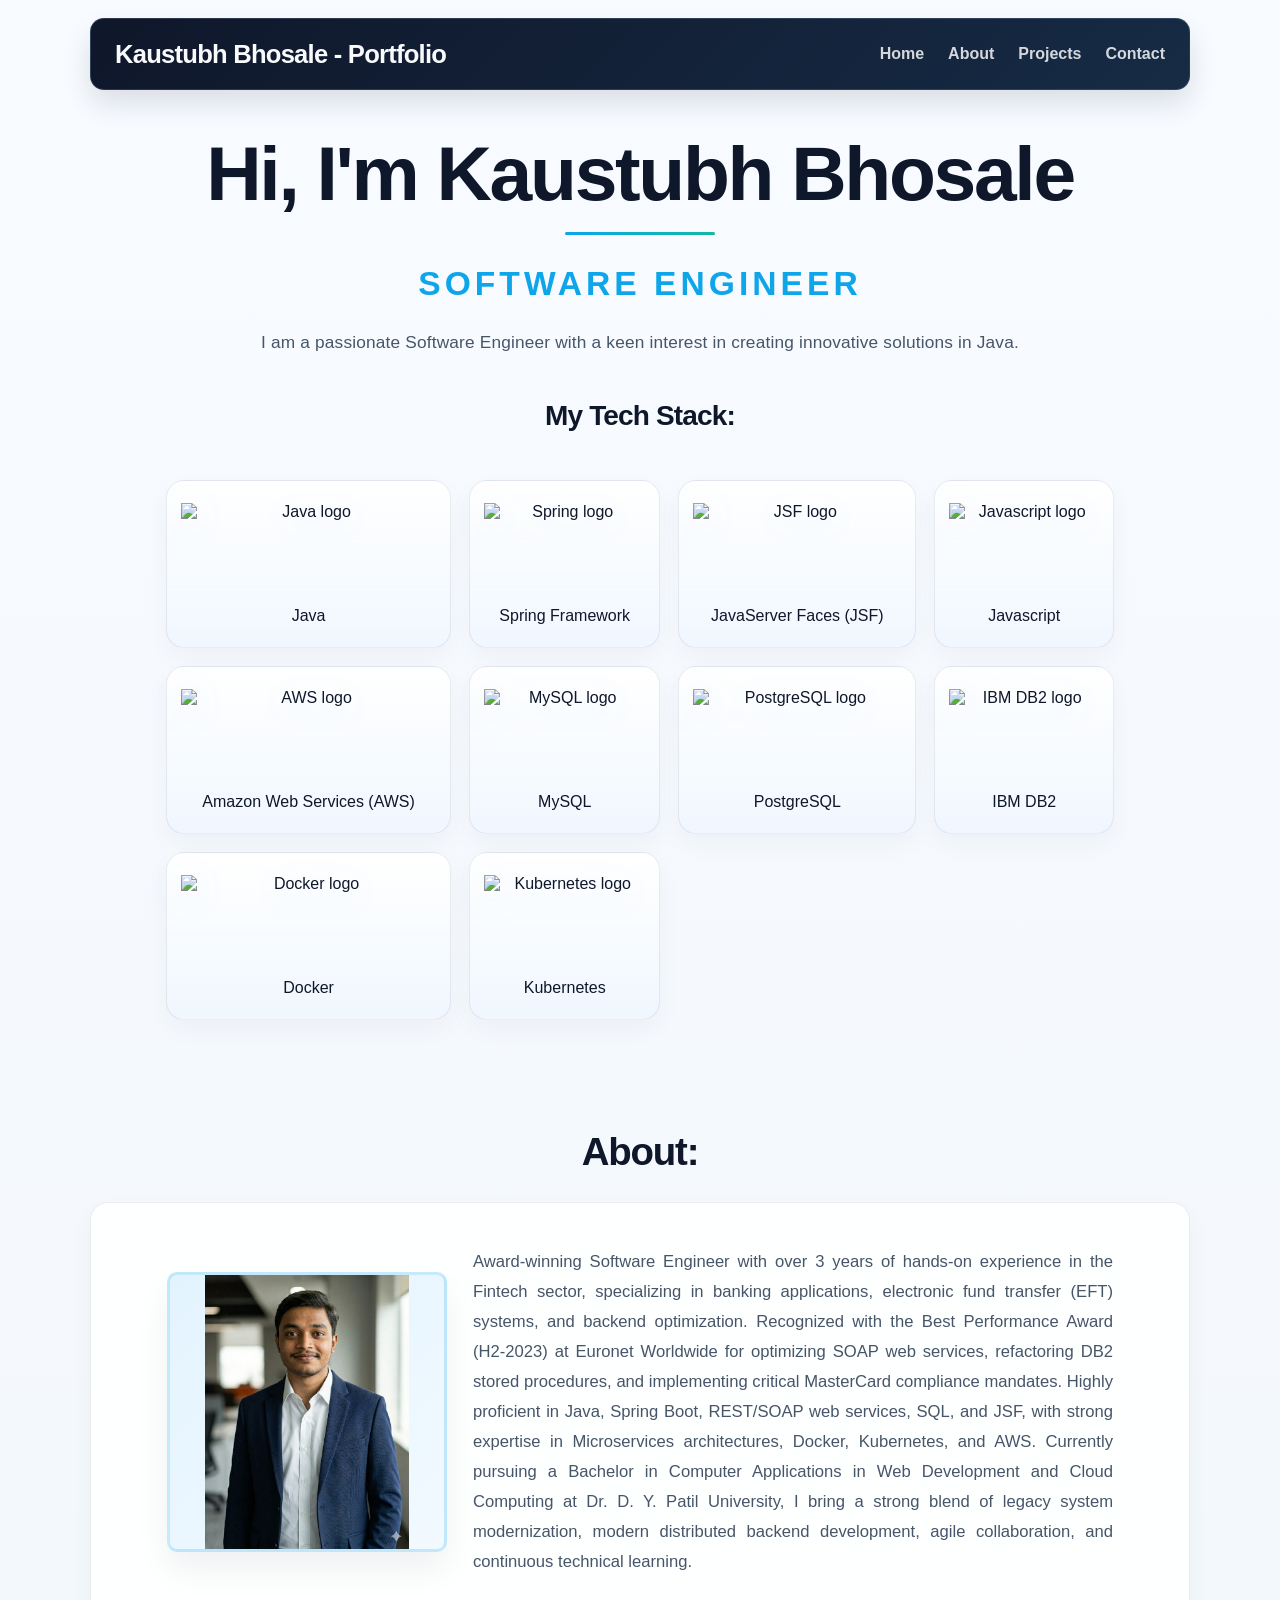
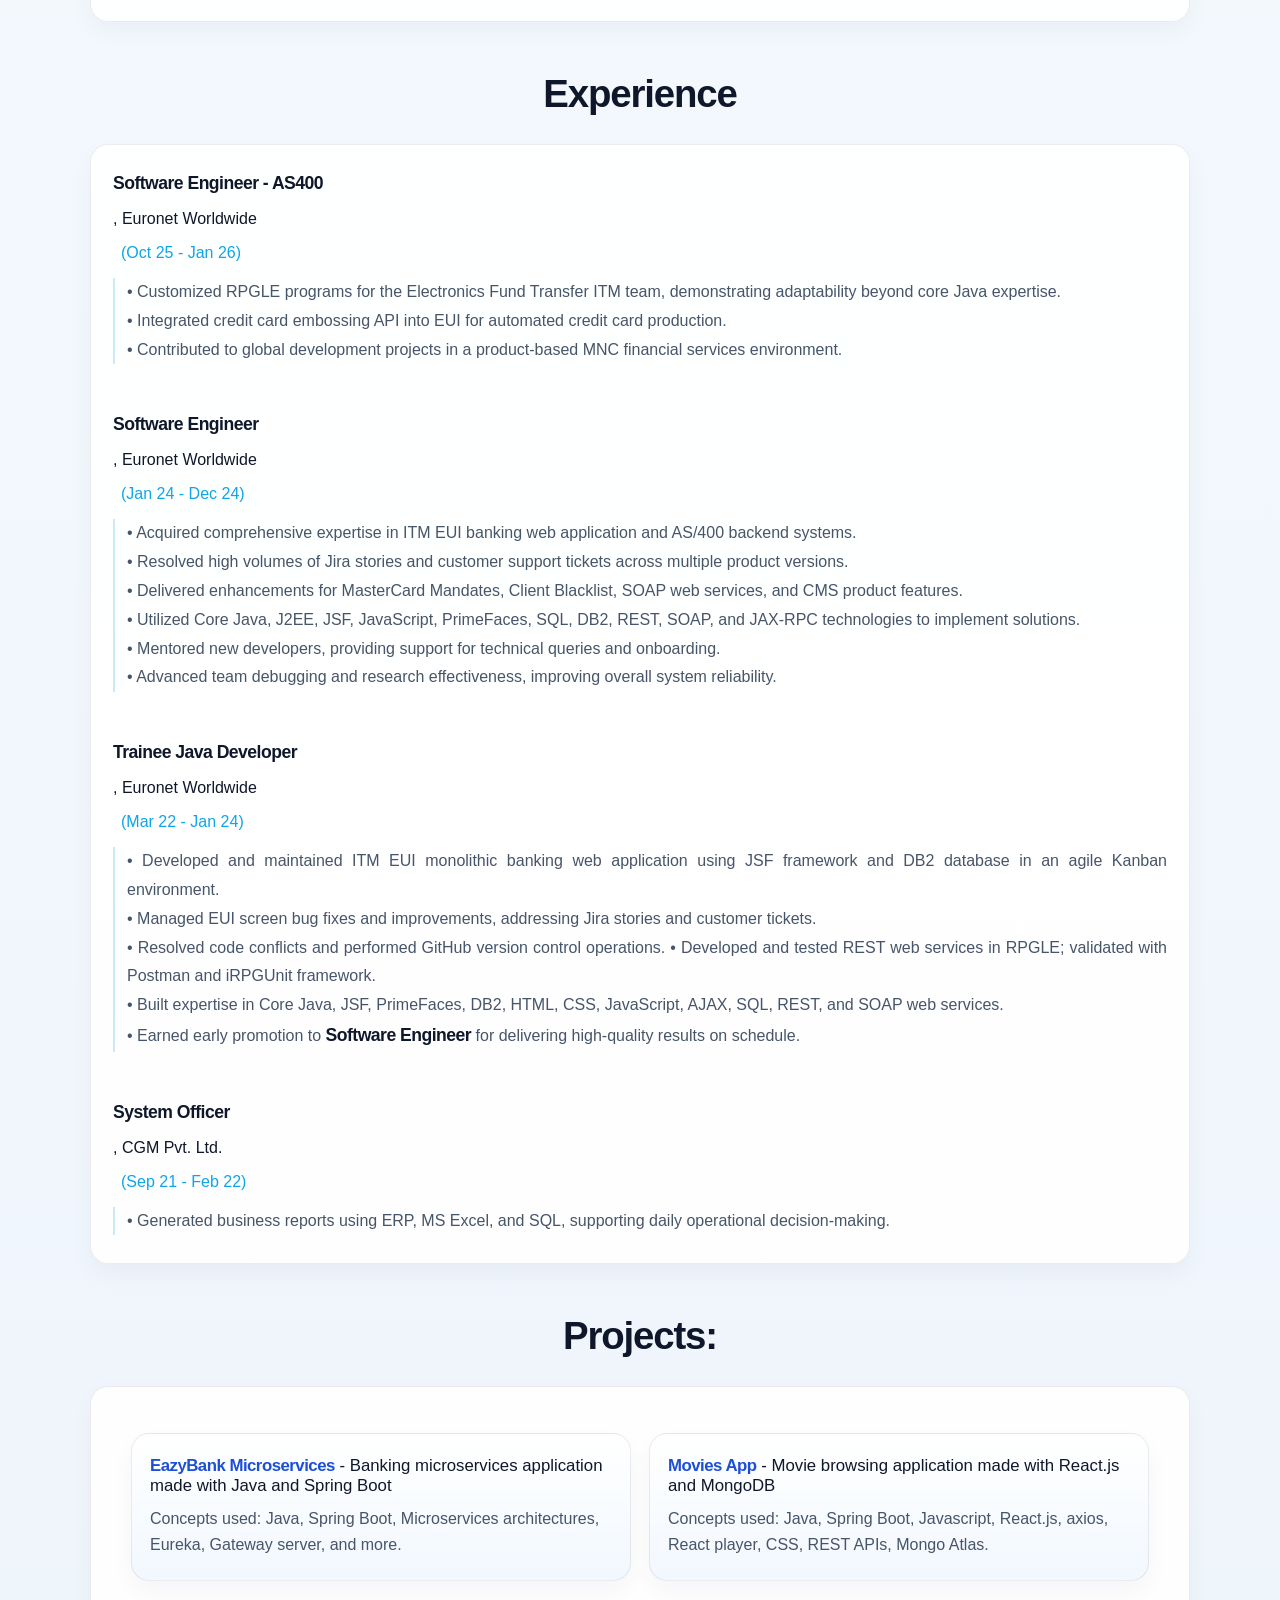
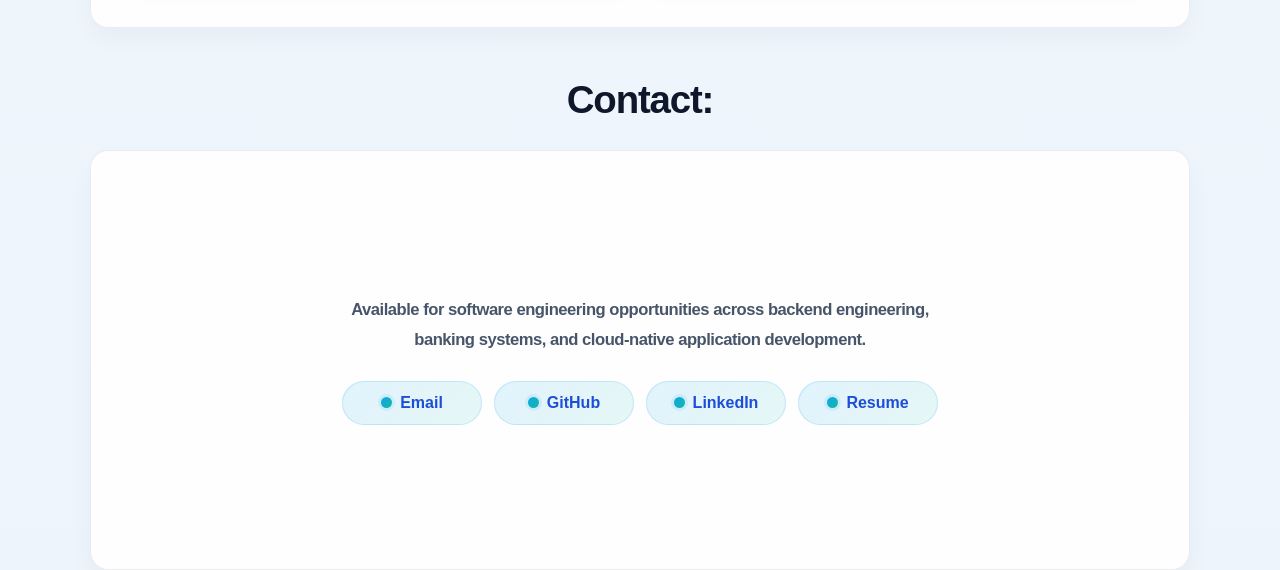
==== index.html @ 340d796e "renamed files" ====
<!doctype html>
<html lang="en">
  <head>
    <meta charset="UTF-8" />
    <meta name="viewport" content="width=device-width, initial-scale=1.0" />
    <link rel="stylesheet" href="home.css" />
    <title>Kaustubh Bhosale - Portfolio</title>
  </head>
  <body>
    <div class="navbar">
      <h2>Kaustubh Bhosale - Portfolio</h2>

      <ul>
        <li><a href="#home">Home</a></li>
        <li><a href="#about">About</a></li>
        <li><a href="#projects">Projects</a></li>
        <li><a href="#contact">Contact</a></li>
      </ul>
    </div>

    <div class="container">
      <div class="home" id="home">
        <h1>Hi, I'm Kaustubh Bhosale</h1>
        <h2>Software Engineer</h2>
        <p>
          I am a passionate Software Engineer with a keen interest in creating
          innovative solutions in Java.
        </p>
        <h3>My Tech Stack:</h3>
        <div class="skills">
          <table>
            <tr>
              <td>
                <img
                  src="https://img.icons8.com/?size=100&id=13679&format=png&color=000000"
                  alt="Java logo"
                  title="Java logo"
                />
                <br />
                Java
              </td>
              <td>
                <img
                  src="https://img.icons8.com/?size=100&id=90519&format=png&color=000000"
                  alt="Spring logo"
                  title="Spring logo"
                />
                <br />
                Spring Framework
              </td>
              <td>
                <img
                  src="https://avatars.githubusercontent.com/u/4238769?v=4"
                  alt="JSF logo"
                  title="JSF logo"
                />
                <br />
                JavaServer Faces (JSF)
              </td>
              <td>
                <img
                  src="https://img.icons8.com/?size=100&id=108784&format=png&color=000000"
                  alt="Javascript logo"
                  title="Javascript logo"
                />
                <br />
                Javascript
              </td>
            </tr>
            <tr>
              <td>
                <img
                  src="https://img.icons8.com/?size=100&id=33039&format=png&color=000000"
                  alt="AWS logo"
                  title="AWS logo"
                />
                <br />
                Amazon Web Services (AWS)
              </td>
              <td>
                <img
                  src="https://img.icons8.com/?size=100&id=UFXRpPFebwa2&format=png&color=000000"
                  alt="MySQL logo"
                  title="MySQL logo"
                />
                <br />
                MySQL
              </td>
              <td>
                <img
                  src="https://img.icons8.com/?size=100&id=38561&format=png&color=000000"
                  alt="PostgreSQL logo"
                  title="PostgreSQL logo"
                />
                <br />
                PostgreSQL
              </td>
              <td>
                <img
                  src="https://www.ibm.com/content/dam/adobe-cms/instana/media_logo/IBM-DB2.png/_jcr_content/renditions/cq5dam.web.1280.1280.png"
                  alt="IBM DB2 logo"
                  title="IBM DB2 logo"
                />
                <br />
                IBM DB2
              </td>
            </tr>
            <tr>
              <td>
                <img
                  src="https://img.icons8.com/?size=100&id=22813&format=png&color=000000"
                  alt="Docker logo"
                  title="Docker logo"
                />
                <br />
                Docker
              </td>
              <td>
                <img
                  src="https://img.icons8.com/?size=100&id=cvzmaEA4kC0o&format=png&color=000000"
                  alt="Kubernetes logo"
                  title="Kubernetes logo"
                />
                <br />
                Kubernetes
              </td>
            </tr>
          </table>
        </div>
      </div>
      <h3 style="text-align: center">About:</h3>
      <div class="about" id="about">
        <img
          src="resources/img/me.png"
          alt="Me"
        />
        <p>
          Award-winning Software Engineer with over 3 years of hands-on
          experience in the Fintech sector, specializing in banking
          applications, electronic fund transfer (EFT) systems, and backend
          optimization. Recognized with the Best Performance Award (H2-2023) at
          Euronet Worldwide for optimizing SOAP web services, refactoring DB2
          stored procedures, and implementing critical MasterCard compliance
          mandates. Highly proficient in Java, Spring Boot, REST/SOAP web
          services, SQL, and JSF, with strong expertise in Microservices
          architectures, Docker, Kubernetes, and AWS. Currently pursuing a
          Bachelor in Computer Applications in Web Development and Cloud
          Computing at Dr. D. Y. Patil University, I bring a strong blend of
          legacy system modernization, modern distributed backend development,
          agile collaboration, and continuous technical learning.
        </p>
      </div>
      <h3 style="text-align: center">Experience</h3>
      <div class="experience">
        <b>Software Engineer - AS400</b>, Euronet Worldwide<i
          >(Oct 25 - Jan 26)</i
        >
        <p>
          • Customized RPGLE programs for the Electronics Fund Transfer ITM
          team, demonstrating adaptability beyond core Java expertise. <br />
          • Integrated credit card embossing API into EUI for automated credit
          card production.<br />
          • Contributed to global development projects in a product-based MNC
          financial services environment.
        </p>
        <br />
        <b>Software Engineer</b>, Euronet Worldwide<i>(Jan 24 - Dec 24)</i>
        <p>
          • Acquired comprehensive expertise in ITM EUI banking web application
          and AS/400 backend systems. <br />• Resolved high volumes of Jira
          stories and customer support tickets across multiple product versions.
          <br />• Delivered enhancements for MasterCard Mandates, Client
          Blacklist, SOAP web services, and CMS product features. <br />•
          Utilized Core Java, J2EE, JSF, JavaScript, PrimeFaces, SQL, DB2, REST,
          SOAP, and JAX-RPC technologies to implement solutions. <br />•
          Mentored new developers, providing support for technical queries and
          onboarding. <br />• Advanced team debugging and research
          effectiveness, improving overall system reliability.
        </p>
        <br />
        <b>Trainee Java Developer</b>, Euronet Worldwide<i>(Mar 22 - Jan 24)</i>
        <p>
          • Developed and maintained ITM EUI monolithic banking web application using JSF
          framework and DB2 database in an agile Kanban environment. <br />
          • Managed EUI screen bug fixes and improvements, addressing Jira stories and customer
          tickets. <br />
          • Resolved code conflicts and performed GitHub version control operations.
          • Developed and tested REST web services in RPGLE; validated with Postman and iRPGUnit
          framework. <br />
          • Built expertise in Core Java, JSF, PrimeFaces, DB2, HTML, CSS, JavaScript, AJAX, SQL,
          REST, and SOAP web services. <br />
          • Earned early promotion to <b>Software Engineer</b> for delivering high-quality results on
          schedule.
        </p>
        <br />
        <b>System Officer</b>, CGM Pvt. Ltd.<i>(Sep 21 - Feb 22)</i>
        <p>
         • Generated business reports using ERP, MS Excel, and SQL, supporting daily operational
          decision-making.
        </p>
      </div>
      <h3 style="text-align: center">Projects:</h3>
      <div class="projects" id="projects">
        <table>
          <tr>
            <td>
              <li><b><a href="https://github.com/kaustubh003/eazybank-microservices" target="_blank">EazyBank Microservices</a></b> - Banking microservices application made with Java and Spring Boot</li>
              <p>Concepts used: Java, Spring Boot, Microservices architectures, Eureka, Gateway server, and more.</p>
            </td>
            <td>
              <li><b><a href="https://github.com/kaustubh003/movies-app-client" target="_blank">Movies App</a></b> - Movie browsing application made with React.js and MongoDB</li>
              <p>Concepts used: Java, Spring Boot, Javascript, React.js, axios, React player, CSS, REST APIs, Mongo Atlas.</p>
            </td>
          </tr>
        </table>
      </div>

      <h3 style="text-align: center">Contact:</h3>
      <div class="about contact-card" id="contact">
        <div class="contact-content">
          <p>
            <b>
            Available for software engineering opportunities across backend engineering,
            banking systems, and cloud-native application development.
            </b>
          </p>
          <div class="contact-links">
            <a href="mailto:kaustubhbhosale003@gmail.com" aria-label="Email">Email</a>
            <a href="https://github.com/kaustubh003" target="_blank" rel="noreferrer" aria-label="GitHub">GitHub</a>
            <a href="https://www.linkedin.com/in/kaustubhbhosale003" target="_blank" rel="noreferrer" aria-label="LinkedIn">LinkedIn</a>
            <a href="resources/Kaustubh_Bhosale_Resume.pdf" target="_blank" aria-label="Resume">Resume</a>
          </div>
        </div>
      </div>
    </div>
  </body>
</html>
---- home.css ----
@import url("https://fonts.googleapis.com/css2?family=Libre+Caslon+Condensed:ital,wght@0,400..700;1,400..700&display=swap");

:root {
  --bg-light: #f4f8fb;
  --bg-soft: #edf5ff;
  --card-bg: rgba(255, 255, 255, 0.9);
  --card-border: rgba(15, 23, 42, 0.08);
  --text: #0f172a;
  --muted: #475569;
  --primary: #0f172a;
  --primary-strong: #1d4ed8;
  --secondary: #0ea5e9;
  --accent: #14b8a6;
  --chip: #e0f2fe;
  --shadow: rgba(15, 23, 42, 0.08);
}

* {
  box-sizing: border-box;
  margin: 0;
  padding: 0;
  font-family: "Segoe UI", Tahoma, Geneva, Verdana, sans-serif;
}

html {
  scroll-behavior: smooth;
}

body {
  background: linear-gradient(180deg, #f8fbff 0%, #edf4fb 100%);
  color: var(--text);
}

h1,
h2,
h3,
b {
  letter-spacing: -0.03em;
  font-weight: 700;
}

p,
li,
a,
i,
span,
tr,
td {
  font-family: "Segoe UI", Tahoma, Geneva, Verdana, sans-serif;
}

.navbar {
  position: fixed;
  top: 18px;
  left: 50%;
  transform: translateX(-50%);
  display: flex;
  width: min(1100px, calc(100% - 28px));
  height: 72px;
  align-items: center;
  justify-content: space-between;
  background: linear-gradient(135deg, #0f172a, #162b45);
  border: 1px solid rgba(148, 163, 184, 0.22);
  border-radius: 14px;
  padding: 0 24px;
  box-shadow: 0 14px 28px rgba(15, 23, 42, 0.12);
  z-index: 1000;
}

.navbar h2 {
  font-size: clamp(1.1rem, 2vw, 1.6rem);
  color: #f8fafc;
  font-weight: 700;
}

.navbar ul {
  display: flex;
  align-items: center;
  gap: 24px;
  list-style-type: none;
}

.navbar a {
  color: rgba(255, 255, 255, 0.82);
  text-decoration: none;
  font-weight: 600;
  transition: color 0.25s ease, transform 0.25s ease;
}

.navbar a:hover {
  color: #7dd3fc;
  transform: translateY(-1px);
}

.container {
  width: min(1200px, calc(100% - 32px));
  margin: 0 auto;
  padding-top: 110px;
  z-index: 1;
}

.home {
  min-height: 88vh;
  display: flex;
  flex-direction: column;
  align-items: center;
  justify-content: center;
  text-align: center;
  padding: 24px 20px 34px;
}

.home h1 {
  font-size: clamp(2.6rem, 6vw, 4.8rem);
  line-height: 1.04;
  margin-bottom: 12px;
  color: var(--primary);
  font-weight: 800;
}

.home h1::after {
  content: "";
  display: block;
  width: 150px;
  height: 3px;
  margin: 18px auto 0;
  border-radius: 999px;
  background: linear-gradient(90deg, var(--secondary), var(--accent));
}

.home h2 {
  font-size: clamp(1.3rem, 2.7vw, 2.1rem);
  color: var(--secondary);
  margin: 18px 0 14px;
  font-weight: 700;
  letter-spacing: 0.12em;
  text-transform: uppercase;
}

.home p {
  max-width: 760px;
  margin: 10px auto 18px;
  color: var(--muted);
  font-size: 1.08rem;
  line-height: 1.8;
  letter-spacing: 0.01em;
}

.home h3 {
  margin-top: 24px;
  margin-bottom: 12px;
  font-size: 1.75rem;
  color: var(--primary);
}

.skills {
  width: min(1000px, 100%);
  margin: 0 auto;
  padding: 18px 8px 8px;
}

.skills table {
  width: 100%;
  border-collapse: separate;
  border-spacing: 18px;
}

.skills td {
  background: linear-gradient(180deg, rgba(255, 255, 255, 0.98), rgba(239, 246, 255, 0.82));
  border: 1px solid var(--card-border);
  border-radius: 18px;
  padding: 22px 14px;
  text-align: center;
  color: var(--text);
  box-shadow: 0 10px 24px rgba(15, 23, 42, 0.04);
  transition: transform 0.2s ease, border-color 0.2s ease, box-shadow 0.2s ease;
}

.skills td:hover {
  transform: translateY(-4px);
  border-color: rgba(14, 165, 233, 0.22);
  box-shadow: 0 14px 30px rgba(15, 23, 42, 0.06);
}

.skills img {
  display: block;
  height: 74px;
  width: auto;
  margin: 0 auto 12px;
  filter: drop-shadow(0 6px 16px rgba(59, 130, 246, 0.1));
}

.about,
.experience,
.projects {
  width: min(1100px, 100%);
  margin: 28px auto 0;
  padding: 28px 22px;
  border: 1px solid var(--card-border);
  border-radius: 18px;
  background: var(--card-bg);
  box-shadow: 0 10px 24px rgba(15, 23, 42, 0.04);
}

h3[style*="text-align: center"] {
  margin-top: 50px;
  margin-bottom: 10px;
  font-size: clamp(1.7rem, 3vw, 2.4rem);
  color: var(--primary);
}

.about {
  display: flex;
  align-items: center;
  justify-content: center;
  gap: 26px;
  min-height: 420px;
}

.about img {
  flex: 0 0 280px;
  height: 280px;
  width: auto;
  object-fit: contain;
  border-radius: 10px;
  border: 3px solid rgba(14, 165, 233, 0.18);
  background: linear-gradient(135deg, rgba(224, 242, 254, 0.9), rgba(240, 249, 255, 0.9));
  box-shadow: 0 18px 34px rgba(15, 23, 42, 0.06);
}

.about p {
  max-width: 640px;
  text-align: justify;
  font-size: 1.04rem;
  line-height: 1.8;
  color: var(--muted);
}

.about a {
  color: var(--primary-strong);
  text-decoration: none;
}

.about a:hover {
  text-decoration: underline;
}

.contact-card {
  display: flex;
  align-items: center;
  justify-content: center;
  text-align: center;
}

.contact-content {
  display: flex;
  flex-direction: column;
  gap: 18px;
  align-items: center;
}

.contact-content p {
  text-align: center;
}

.contact-links {
  display: flex;
  flex-wrap: wrap;
  justify-content: center;
  gap: 12px;
  align-items: center;
  margin-top: 8px;
}

.contact-links a {
  position: relative;
  display: inline-flex;
  align-items: center;
  justify-content: center;
  gap: 8px;
  min-width: 140px;
  padding: 12px 18px;
  border-radius: 999px;
  background: linear-gradient(135deg, rgba(14, 165, 233, 0.12), rgba(20, 184, 166, 0.1));
  border: 1px solid rgba(14, 165, 233, 0.18);
  font-weight: 700;
  color: var(--primary-strong);
  transition: transform 0.2s ease, box-shadow 0.2s ease, border-color 0.2s ease;
}

.contact-links a::before {
  content: "";
  width: 11px;
  height: 11px;
  border-radius: 50%;
  background: linear-gradient(135deg, var(--secondary), var(--accent));
  box-shadow: 0 0 0 3px rgba(14, 165, 233, 0.1);
}

.contact-links a:hover {
  transform: translateY(-2px);
  box-shadow: 0 10px 20px rgba(14, 165, 233, 0.08);
  border-color: rgba(14, 165, 233, 0.3);
  text-decoration: none;
}

.experience {
  display: flex;
  flex-direction: column;
  gap: 16px;
}

.experience b {
  font-size: 1.1rem;
  color: var(--primary);
}

.experience i {
  color: var(--secondary);
  font-style: normal;
  margin-left: 8px;
}

.experience p {
  margin-left: 0;
  text-align: justify;
  font-size: 1rem;
  color: var(--muted);
  line-height: 1.8;
  padding-left: 12px;
  border-left: 2px solid rgba(14, 165, 233, 0.22);
}

.projects table {
  width: 100%;
  border-collapse: separate;
  border-spacing: 18px;
}

.projects td {
  vertical-align: top;
  width: 50%;
  padding: 22px 18px;
  border-radius: 18px;
  background: linear-gradient(180deg, rgba(255, 255, 255, 0.96), rgba(239, 246, 255, 0.8));
  border: 1px solid var(--card-border);
  box-shadow: 0 10px 22px rgba(15, 23, 42, 0.04);
}

.projects li {
  list-style: none;
  margin-bottom: 8px;
  font-size: 1.05rem;
  color: var(--text);
}

.projects a {
  color: var(--primary-strong);
  text-decoration: none;
}

.projects a:hover {
  text-decoration: underline;
}

.projects p {
  color: var(--muted);
  line-height: 1.6;
  margin-top: 10px;
}

@media (max-width: 760px) {
  .navbar {
    position: static;
    transform: none;
    margin: 12px auto 0;
    width: min(100% - 16px, 1040px);
    padding: 12px 16px;
    height: auto;
    flex-direction: column;
    gap: 12px;
  }

  .navbar ul {
    flex-wrap: wrap;
    justify-content: center;
    gap: 12px 20px;
  }

  .container {
    padding-top: 24px;
  }

  .about {
    flex-direction: column;
    text-align: center;
  }

  .about p {
    text-align: left;
  }

  .projects table,
  .skills table {
    display: block;
  }

  .projects td,
  .skills td {
    display: block;
    width: 100%;
  }

  .skills td {
    margin-bottom: 12px;
  }
}
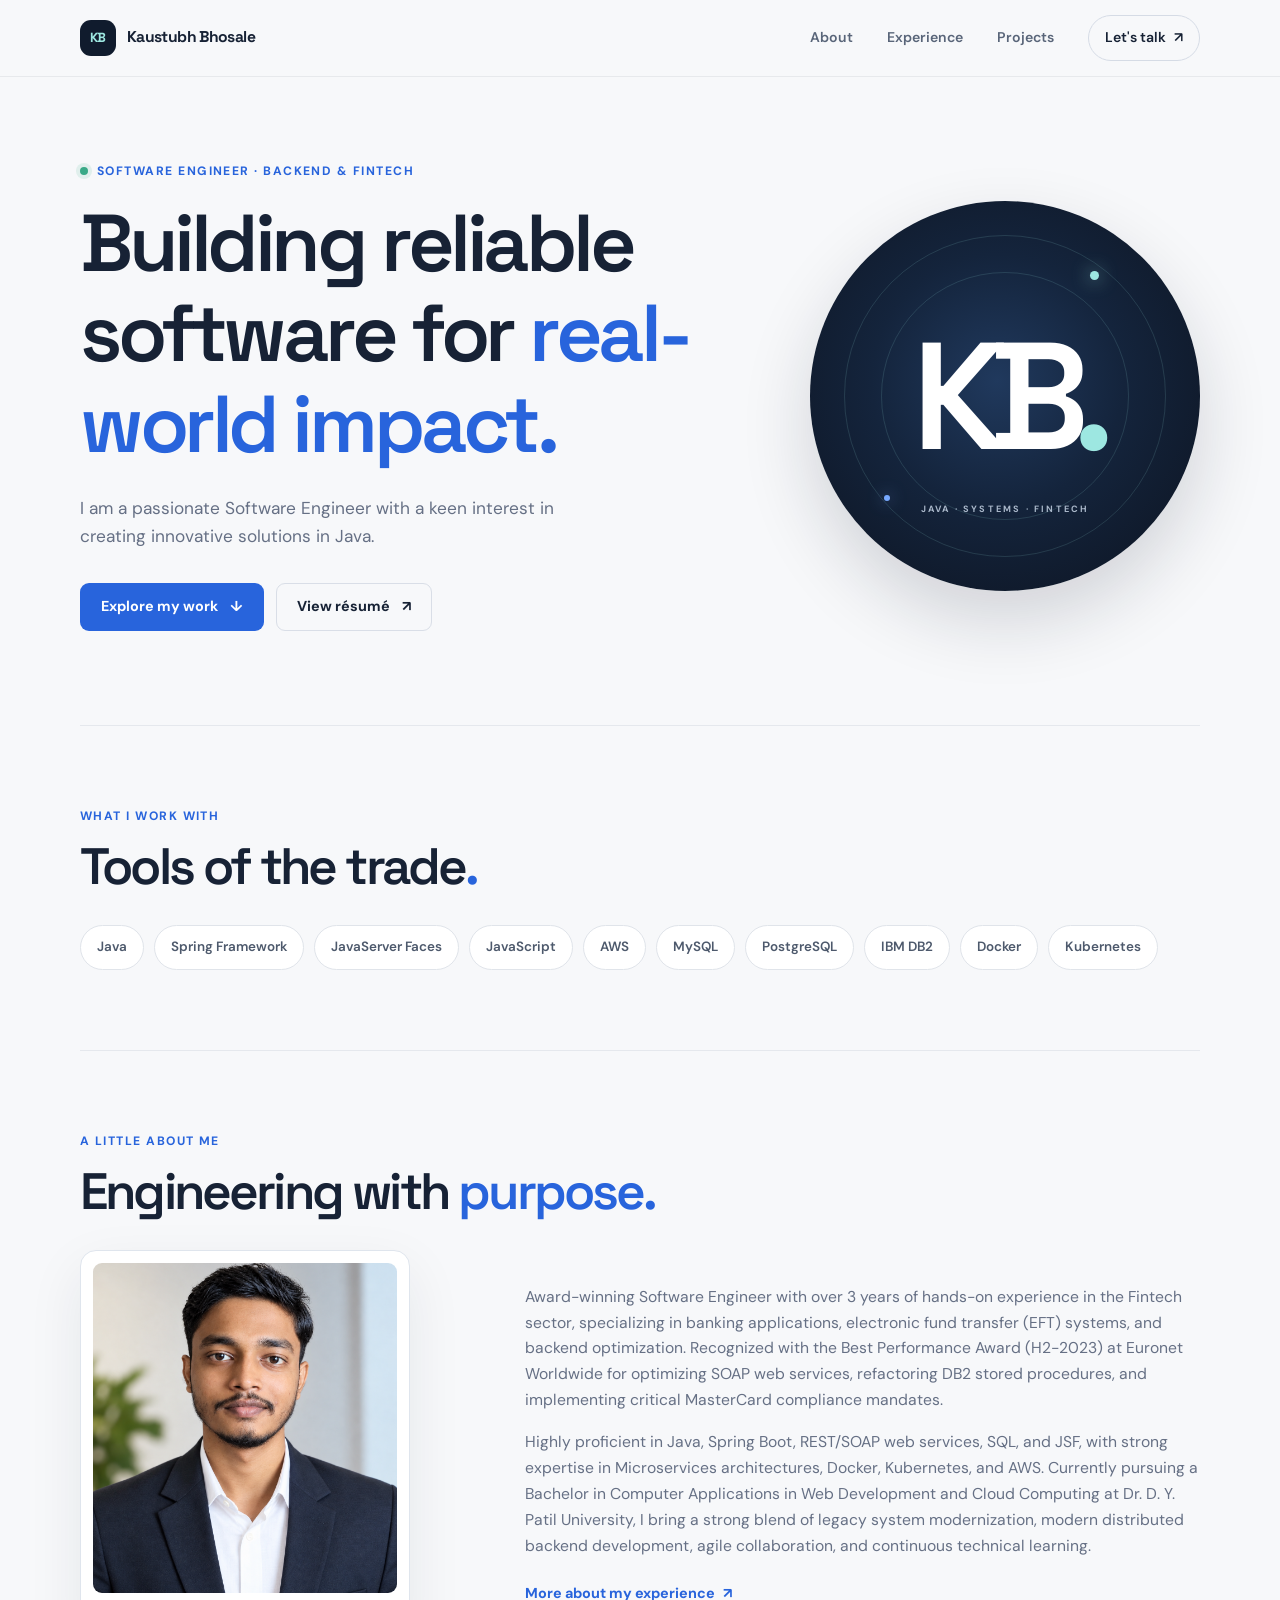
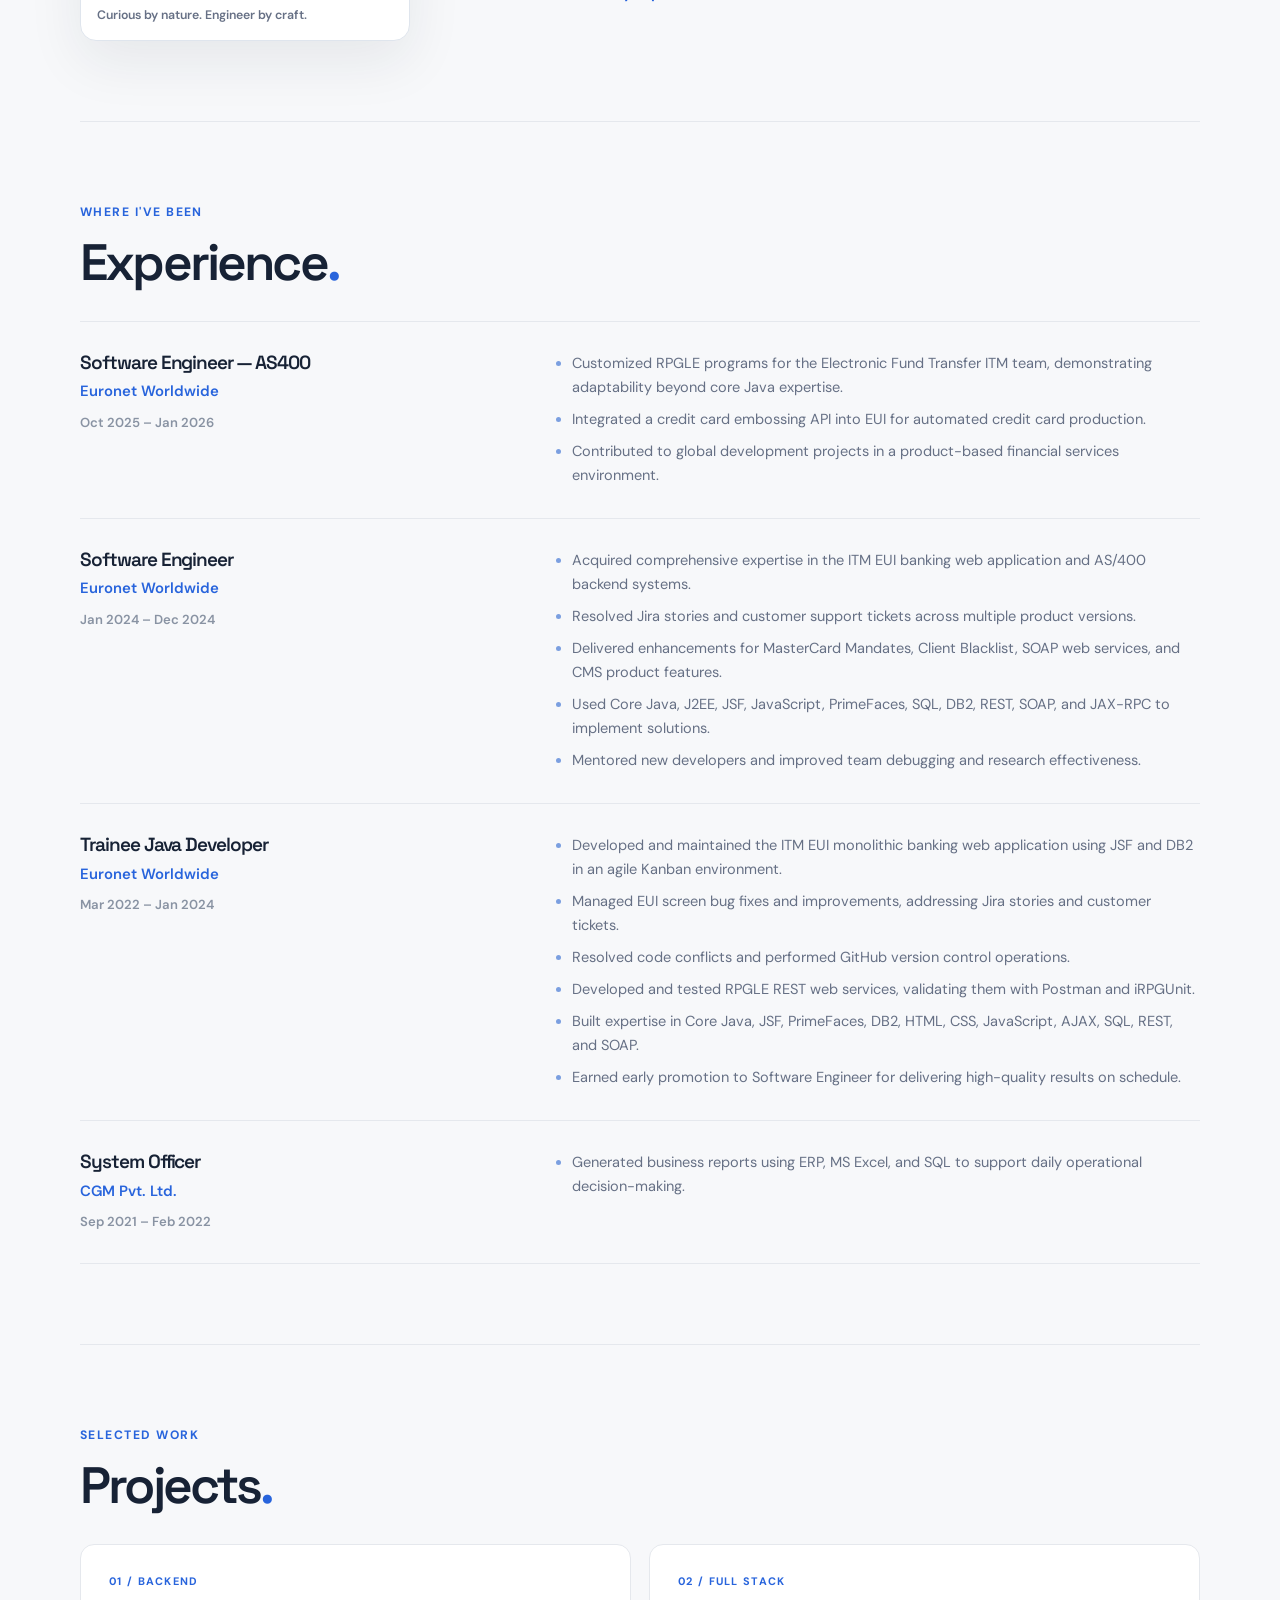
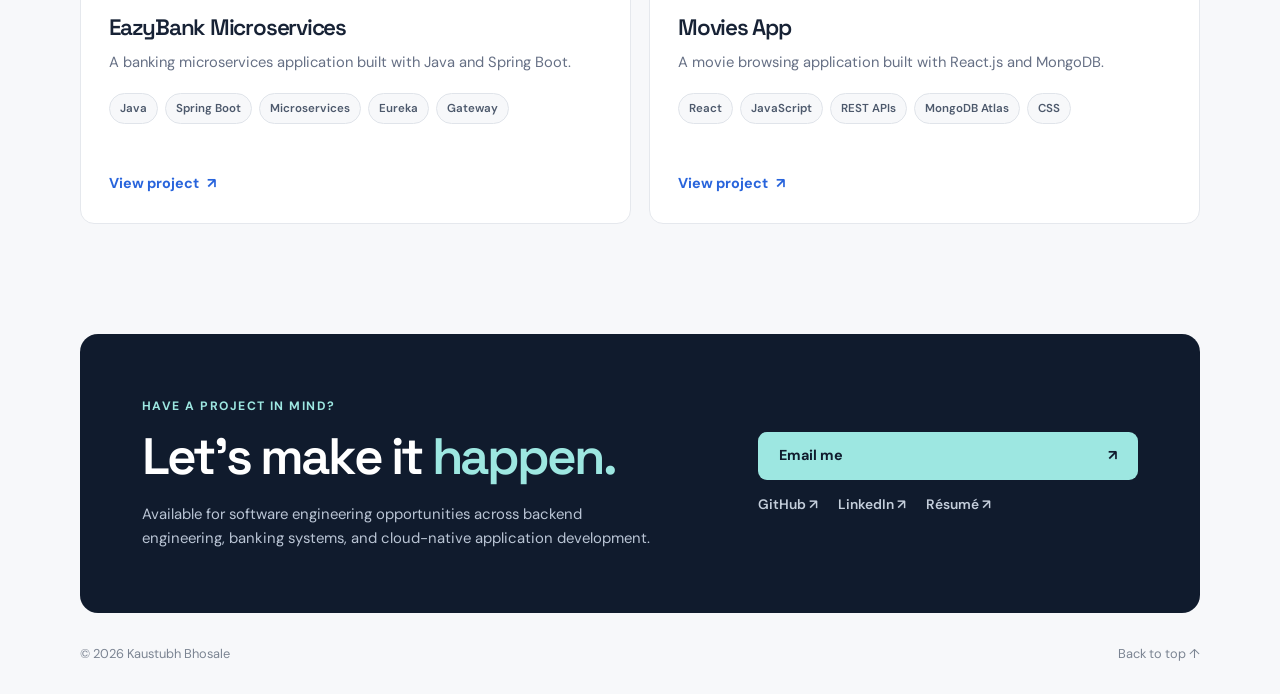
==== commit f250dac0: "overhaul Co-authored-by: Copilot <223556219+Copilot@users.noreply.github.com>" ====
--- a/index.html
+++ b/index.html
@@ -3,235 +3,207 @@
   <head>
     <meta charset="UTF-8" />
     <meta name="viewport" content="width=device-width, initial-scale=1.0" />
-    <link rel="stylesheet" href="home.css" />
+    <meta
+      name="description"
+      content="Kaustubh Bhosale is a software engineer specializing in Java, banking applications, and backend development."
+    />
+    <meta name="theme-color" content="#101b2d" />
+    <link rel="preconnect" href="https://fonts.googleapis.com" />
+    <link rel="preconnect" href="https://fonts.gstatic.com" crossorigin />
+    <link
+      href="https://fonts.googleapis.com/css2?family=DM+Sans:wght@400;500;600;700&family=Space+Grotesk:wght@500;600;700&display=swap"
+      rel="stylesheet"
+    />
+    <link rel="stylesheet" href="index.css" />
     <title>Kaustubh Bhosale - Portfolio</title>
   </head>
   <body>
-    <div class="navbar">
-      <h2>Kaustubh Bhosale - Portfolio</h2>
-
-      <ul>
-        <li><a href="#home">Home</a></li>
-        <li><a href="#about">About</a></li>
-        <li><a href="#projects">Projects</a></li>
-        <li><a href="#contact">Contact</a></li>
-      </ul>
-    </div>
-
-    <div class="container">
-      <div class="home" id="home">
-        <h1>Hi, I'm Kaustubh Bhosale</h1>
-        <h2>Software Engineer</h2>
-        <p>
+    <header class="site-header">
+      <nav class="navbar container" aria-label="Main navigation">
+        <a class="brand" href="#home" aria-label="Kaustubh Bhosale, home">
+          <span class="brand-mark">KB</span>
+          <span>Kaustubh Bhosale</span>
+        </a>
+        <ul class="nav-links">
+          <li><a href="#about">About</a></li>
+          <li><a href="#experience">Experience</a></li>
+          <li><a href="#projects">Projects</a></li>
+          <li><a class="nav-contact" href="#contact">Let's talk <span aria-hidden="true">↗</span></a></li>
+        </ul>
+      </nav>
+    </header>
+
+    <main class="container">
+      <section class="home" id="home" aria-labelledby="hero-title">
+        <div class="hero-copy">
+          <p class="eyebrow"><span class="status-dot"></span> Software engineer · Backend &amp; fintech</p>
+          <h1 id="hero-title">Building reliable software for <span>real-world impact.</span></h1>
+          <p class="hero-intro">
           I am a passionate Software Engineer with a keen interest in creating
           innovative solutions in Java.
-        </p>
-        <h3>My Tech Stack:</h3>
-        <div class="skills">
-          <table>
-            <tr>
-              <td>
-                <img
-                  src="https://img.icons8.com/?size=100&id=13679&format=png&color=000000"
-                  alt="Java logo"
-                  title="Java logo"
-                />
-                <br />
-                Java
-              </td>
-              <td>
-                <img
-                  src="https://img.icons8.com/?size=100&id=90519&format=png&color=000000"
-                  alt="Spring logo"
-                  title="Spring logo"
-                />
-                <br />
-                Spring Framework
-              </td>
-              <td>
-                <img
-                  src="https://avatars.githubusercontent.com/u/4238769?v=4"
-                  alt="JSF logo"
-                  title="JSF logo"
-                />
-                <br />
-                JavaServer Faces (JSF)
-              </td>
-              <td>
-                <img
-                  src="https://img.icons8.com/?size=100&id=108784&format=png&color=000000"
-                  alt="Javascript logo"
-                  title="Javascript logo"
-                />
-                <br />
-                Javascript
-              </td>
-            </tr>
-            <tr>
-              <td>
-                <img
-                  src="https://img.icons8.com/?size=100&id=33039&format=png&color=000000"
-                  alt="AWS logo"
-                  title="AWS logo"
-                />
-                <br />
-                Amazon Web Services (AWS)
-              </td>
-              <td>
-                <img
-                  src="https://img.icons8.com/?size=100&id=UFXRpPFebwa2&format=png&color=000000"
-                  alt="MySQL logo"
-                  title="MySQL logo"
-                />
-                <br />
-                MySQL
-              </td>
-              <td>
-                <img
-                  src="https://img.icons8.com/?size=100&id=38561&format=png&color=000000"
-                  alt="PostgreSQL logo"
-                  title="PostgreSQL logo"
-                />
-                <br />
-                PostgreSQL
-              </td>
-              <td>
-                <img
-                  src="https://www.ibm.com/content/dam/adobe-cms/instana/media_logo/IBM-DB2.png/_jcr_content/renditions/cq5dam.web.1280.1280.png"
-                  alt="IBM DB2 logo"
-                  title="IBM DB2 logo"
-                />
-                <br />
-                IBM DB2
-              </td>
-            </tr>
-            <tr>
-              <td>
-                <img
-                  src="https://img.icons8.com/?size=100&id=22813&format=png&color=000000"
-                  alt="Docker logo"
-                  title="Docker logo"
-                />
-                <br />
-                Docker
-              </td>
-              <td>
-                <img
-                  src="https://img.icons8.com/?size=100&id=cvzmaEA4kC0o&format=png&color=000000"
-                  alt="Kubernetes logo"
-                  title="Kubernetes logo"
-                />
-                <br />
-                Kubernetes
-              </td>
-            </tr>
-          </table>
-        </div>
-      </div>
-      <h3 style="text-align: center">About:</h3>
-      <div class="about" id="about">
-        <img
-          src="resources/img/me.png"
-          alt="Me"
-        />
-        <p>
-          Award-winning Software Engineer with over 3 years of hands-on
-          experience in the Fintech sector, specializing in banking
-          applications, electronic fund transfer (EFT) systems, and backend
-          optimization. Recognized with the Best Performance Award (H2-2023) at
-          Euronet Worldwide for optimizing SOAP web services, refactoring DB2
-          stored procedures, and implementing critical MasterCard compliance
-          mandates. Highly proficient in Java, Spring Boot, REST/SOAP web
-          services, SQL, and JSF, with strong expertise in Microservices
-          architectures, Docker, Kubernetes, and AWS. Currently pursuing a
-          Bachelor in Computer Applications in Web Development and Cloud
-          Computing at Dr. D. Y. Patil University, I bring a strong blend of
-          legacy system modernization, modern distributed backend development,
-          agile collaboration, and continuous technical learning.
-        </p>
-      </div>
-      <h3 style="text-align: center">Experience</h3>
-      <div class="experience">
-        <b>Software Engineer - AS400</b>, Euronet Worldwide<i
-          >(Oct 25 - Jan 26)</i
-        >
-        <p>
-          • Customized RPGLE programs for the Electronics Fund Transfer ITM
-          team, demonstrating adaptability beyond core Java expertise. <br />
-          • Integrated credit card embossing API into EUI for automated credit
-          card production.<br />
-          • Contributed to global development projects in a product-based MNC
-          financial services environment.
-        </p>
-        <br />
-        <b>Software Engineer</b>, Euronet Worldwide<i>(Jan 24 - Dec 24)</i>
-        <p>
-          • Acquired comprehensive expertise in ITM EUI banking web application
-          and AS/400 backend systems. <br />• Resolved high volumes of Jira
-          stories and customer support tickets across multiple product versions.
-          <br />• Delivered enhancements for MasterCard Mandates, Client
-          Blacklist, SOAP web services, and CMS product features. <br />•
-          Utilized Core Java, J2EE, JSF, JavaScript, PrimeFaces, SQL, DB2, REST,
-          SOAP, and JAX-RPC technologies to implement solutions. <br />•
-          Mentored new developers, providing support for technical queries and
-          onboarding. <br />• Advanced team debugging and research
-          effectiveness, improving overall system reliability.
-        </p>
-        <br />
-        <b>Trainee Java Developer</b>, Euronet Worldwide<i>(Mar 22 - Jan 24)</i>
-        <p>
-          • Developed and maintained ITM EUI monolithic banking web application using JSF
-          framework and DB2 database in an agile Kanban environment. <br />
-          • Managed EUI screen bug fixes and improvements, addressing Jira stories and customer
-          tickets. <br />
-          • Resolved code conflicts and performed GitHub version control operations.
-          • Developed and tested REST web services in RPGLE; validated with Postman and iRPGUnit
-          framework. <br />
-          • Built expertise in Core Java, JSF, PrimeFaces, DB2, HTML, CSS, JavaScript, AJAX, SQL,
-          REST, and SOAP web services. <br />
-          • Earned early promotion to <b>Software Engineer</b> for delivering high-quality results on
-          schedule.
-        </p>
-        <br />
-        <b>System Officer</b>, CGM Pvt. Ltd.<i>(Sep 21 - Feb 22)</i>
-        <p>
-         • Generated business reports using ERP, MS Excel, and SQL, supporting daily operational
-          decision-making.
-        </p>
-      </div>
-      <h3 style="text-align: center">Projects:</h3>
-      <div class="projects" id="projects">
-        <table>
-          <tr>
-            <td>
-              <li><b><a href="https://github.com/kaustubh003/eazybank-microservices" target="_blank">EazyBank Microservices</a></b> - Banking microservices application made with Java and Spring Boot</li>
-              <p>Concepts used: Java, Spring Boot, Microservices architectures, Eureka, Gateway server, and more.</p>
-            </td>
-            <td>
-              <li><b><a href="https://github.com/kaustubh003/movies-app-client" target="_blank">Movies App</a></b> - Movie browsing application made with React.js and MongoDB</li>
-              <p>Concepts used: Java, Spring Boot, Javascript, React.js, axios, React player, CSS, REST APIs, Mongo Atlas.</p>
-            </td>
-          </tr>
-        </table>
-      </div>
-
-      <h3 style="text-align: center">Contact:</h3>
-      <div class="about contact-card" id="contact">
-        <div class="contact-content">
-          <p>
-            <b>
-            Available for software engineering opportunities across backend engineering,
-            banking systems, and cloud-native application development.
-            </b>
           </p>
-          <div class="contact-links">
-            <a href="mailto:kaustubhbhosale003@gmail.com" aria-label="Email">Email</a>
-            <a href="https://github.com/kaustubh003" target="_blank" rel="noreferrer" aria-label="GitHub">GitHub</a>
-            <a href="https://www.linkedin.com/in/kaustubhbhosale003" target="_blank" rel="noreferrer" aria-label="LinkedIn">LinkedIn</a>
-            <a href="resources/Kaustubh_Bhosale_Resume.pdf" target="_blank" aria-label="Resume">Resume</a>
+          <div class="hero-actions">
+            <a class="button button-primary" href="#projects">Explore my work <span aria-hidden="true">↓</span></a>
+            <a class="button button-secondary" href="resources/Kaustubh_Bhosale_Resume.pdf" target="_blank" rel="noreferrer">View résumé <span aria-hidden="true">↗</span></a>
           </div>
         </div>
-      </div>
-    </div>
+        <div class="hero-visual" aria-hidden="true">
+          <div class="hero-orbit orbit-one"></div>
+          <div class="hero-orbit orbit-two"></div>
+          <div class="hero-monogram">KB<span>.</span></div>
+          <span class="hero-caption">JAVA · SYSTEMS · FINTECH</span>
+        </div>
+      </section>
+
+      <section class="content-section" aria-labelledby="skills-title">
+        <div class="section-heading">
+          <p class="eyebrow">What I work with</p>
+          <h2 id="skills-title">Tools of the trade<span>.</span></h2>
+        </div>
+        <ul class="skills">
+          <li>Java</li>
+          <li>Spring Framework</li>
+          <li>JavaServer Faces</li>
+          <li>JavaScript</li>
+          <li>AWS</li>
+          <li>MySQL</li>
+          <li>PostgreSQL</li>
+          <li>IBM DB2</li>
+          <li>Docker</li>
+          <li>Kubernetes</li>
+        </ul>
+      </section>
+
+      <section class="content-section" id="about" aria-labelledby="about-title">
+        <div class="section-heading">
+          <p class="eyebrow">A little about me</p>
+          <h2 id="about-title">Engineering with <span>purpose.</span></h2>
+        </div>
+        <div class="about">
+          <div class="portrait-frame">
+            <img src="resources/img/me.png" alt="Portrait of Kaustubh Bhosale" />
+            <span class="portrait-note">Curious by nature. Engineer by craft.</span>
+          </div>
+          <div class="about-copy">
+            <p>
+              Award-winning Software Engineer with over 3 years of hands-on
+              experience in the Fintech sector, specializing in banking
+              applications, electronic fund transfer (EFT) systems, and backend
+              optimization. Recognized with the Best Performance Award (H2-2023) at
+              Euronet Worldwide for optimizing SOAP web services, refactoring DB2
+              stored procedures, and implementing critical MasterCard compliance
+              mandates.
+            </p>
+            <p>
+              Highly proficient in Java, Spring Boot, REST/SOAP web services, SQL,
+              and JSF, with strong expertise in Microservices architectures, Docker,
+              Kubernetes, and AWS. Currently pursuing a Bachelor in Computer
+              Applications in Web Development and Cloud Computing at Dr. D. Y. Patil
+              University, I bring a strong blend of legacy system modernization,
+              modern distributed backend development, agile collaboration, and
+              continuous technical learning.
+            </p>
+            <a class="text-link" href="resources/Kaustubh_Bhosale_Resume.pdf" target="_blank" rel="noreferrer">More about my experience <span aria-hidden="true">↗</span></a>
+          </div>
+        </div>
+      </section>
+
+      <section class="content-section" id="experience" aria-labelledby="experience-title">
+        <div class="section-heading">
+          <p class="eyebrow">Where I've been</p>
+          <h2 id="experience-title">Experience<span>.</span></h2>
+        </div>
+        <div class="experience">
+          <article class="job">
+            <div class="job-heading">
+              <div><h3>Software Engineer — AS400</h3><p class="company">Euronet Worldwide</p></div>
+              <p class="job-date">Oct 2025 – Jan 2026</p>
+            </div>
+            <ul>
+              <li>Customized RPGLE programs for the Electronic Fund Transfer ITM team, demonstrating adaptability beyond core Java expertise.</li>
+              <li>Integrated a credit card embossing API into EUI for automated credit card production.</li>
+              <li>Contributed to global development projects in a product-based financial services environment.</li>
+            </ul>
+          </article>
+          <article class="job">
+            <div class="job-heading">
+              <div><h3>Software Engineer</h3><p class="company">Euronet Worldwide</p></div>
+              <p class="job-date">Jan 2024 – Dec 2024</p>
+            </div>
+            <ul>
+              <li>Acquired comprehensive expertise in the ITM EUI banking web application and AS/400 backend systems.</li>
+              <li>Resolved Jira stories and customer support tickets across multiple product versions.</li>
+              <li>Delivered enhancements for MasterCard Mandates, Client Blacklist, SOAP web services, and CMS product features.</li>
+              <li>Used Core Java, J2EE, JSF, JavaScript, PrimeFaces, SQL, DB2, REST, SOAP, and JAX-RPC to implement solutions.</li>
+              <li>Mentored new developers and improved team debugging and research effectiveness.</li>
+            </ul>
+          </article>
+          <article class="job">
+            <div class="job-heading">
+              <div><h3>Trainee Java Developer</h3><p class="company">Euronet Worldwide</p></div>
+              <p class="job-date">Mar 2022 – Jan 2024</p>
+            </div>
+            <ul>
+              <li>Developed and maintained the ITM EUI monolithic banking web application using JSF and DB2 in an agile Kanban environment.</li>
+              <li>Managed EUI screen bug fixes and improvements, addressing Jira stories and customer tickets.</li>
+              <li>Resolved code conflicts and performed GitHub version control operations.</li>
+              <li>Developed and tested RPGLE REST web services, validating them with Postman and iRPGUnit.</li>
+              <li>Built expertise in Core Java, JSF, PrimeFaces, DB2, HTML, CSS, JavaScript, AJAX, SQL, REST, and SOAP.</li>
+              <li>Earned early promotion to Software Engineer for delivering high-quality results on schedule.</li>
+            </ul>
+          </article>
+          <article class="job">
+            <div class="job-heading">
+              <div><h3>System Officer</h3><p class="company">CGM Pvt. Ltd.</p></div>
+              <p class="job-date">Sep 2021 – Feb 2022</p>
+            </div>
+            <ul>
+              <li>Generated business reports using ERP, MS Excel, and SQL to support daily operational decision-making.</li>
+            </ul>
+          </article>
+        </div>
+      </section>
+
+      <section class="content-section" id="projects" aria-labelledby="projects-title">
+        <div class="section-heading">
+          <p class="eyebrow">Selected work</p>
+          <h2 id="projects-title">Projects<span>.</span></h2>
+        </div>
+        <div class="projects">
+          <article class="project-card">
+            <span class="project-number">01 / BACKEND</span>
+            <h3>EazyBank Microservices</h3>
+            <p>A banking microservices application built with Java and Spring Boot.</p>
+            <ul class="project-tags"><li>Java</li><li>Spring Boot</li><li>Microservices</li><li>Eureka</li><li>Gateway</li></ul>
+            <a class="text-link" href="https://github.com/kaustubh003/eazybank-microservices" target="_blank" rel="noopener noreferrer">View project <span aria-hidden="true">↗</span></a>
+          </article>
+          <article class="project-card">
+            <span class="project-number">02 / FULL STACK</span>
+            <h3>Movies App</h3>
+            <p>A movie browsing application built with React.js and MongoDB.</p>
+            <ul class="project-tags"><li>React</li><li>JavaScript</li><li>REST APIs</li><li>MongoDB Atlas</li><li>CSS</li></ul>
+            <a class="text-link" href="https://github.com/kaustubh003/movies-app-client" target="_blank" rel="noopener noreferrer">View project <span aria-hidden="true">↗</span></a>
+          </article>
+        </div>
+      </section>
+
+      <section class="contact-section" id="contact" aria-labelledby="contact-title">
+        <div>
+          <p class="eyebrow">Have a project in mind?</p>
+          <h2 id="contact-title">Let's make it <span>happen.</span></h2>
+          <p>Available for software engineering opportunities across backend engineering, banking systems, and cloud-native application development.</p>
+        </div>
+        <div class="contact-links">
+          <a class="button button-light" href="mailto:kaustubhbhosale003@gmail.com">Email me <span aria-hidden="true">↗</span></a>
+          <a href="https://github.com/kaustubh003" target="_blank" rel="noopener noreferrer">GitHub <span aria-hidden="true">↗</span></a>
+          <a href="https://www.linkedin.com/in/kaustubhbhosale003" target="_blank" rel="noopener noreferrer">LinkedIn <span aria-hidden="true">↗</span></a>
+          <a href="resources/Kaustubh_Bhosale_Resume.pdf" target="_blank" rel="noreferrer">Résumé <span aria-hidden="true">↗</span></a>
+        </div>
+      </section>
+    </main>
+    <footer class="site-footer container">
+      <p>© 2026 Kaustubh Bhosale</p>
+      <a href="#home">Back to top ↑</a>
+    </footer>
   </body>
 </html>
--- a/index.css
+++ b/index.css
@@ -0,0 +1,765 @@
+:root {
+  color-scheme: light;
+  --ink: #172235;
+  --muted: #667085;
+  --navy: #101b2d;
+  --blue: #2864dc;
+  --blue-dark: #1d4eb4;
+  --cyan: #9de7e1;
+  --paper: #f7f8fa;
+  --line: #e5e8ed;
+  --white: #fff;
+  --font-body: "DM Sans", "Segoe UI", sans-serif;
+  --font-display: "Space Grotesk", "Segoe UI", sans-serif;
+}
+
+* {
+  box-sizing: border-box;
+  margin: 0;
+  padding: 0;
+}
+
+html {
+  scroll-behavior: smooth;
+  scroll-padding-top: 100px;
+}
+
+body {
+  background: var(--paper);
+  color: var(--ink);
+  font-family: var(--font-body);
+  font-size: 16px;
+  line-height: 1.65;
+  -webkit-font-smoothing: antialiased;
+}
+
+a {
+  color: inherit;
+  text-decoration: none;
+}
+
+a:focus-visible {
+  outline: 3px solid var(--blue);
+  outline-offset: 4px;
+}
+
+.container {
+  width: min(1120px, calc(100% - 48px));
+  margin-inline: auto;
+}
+
+.site-header {
+  position: sticky;
+  top: 0;
+  z-index: 10;
+  background: rgba(247, 248, 250, 0.92);
+  border-bottom: 1px solid rgba(23, 34, 53, 0.07);
+  backdrop-filter: blur(16px);
+}
+
+.navbar {
+  min-height: 76px;
+  display: flex;
+  align-items: center;
+  justify-content: space-between;
+  gap: 24px;
+}
+
+.brand {
+  display: inline-flex;
+  align-items: center;
+  gap: 11px;
+  font-family: var(--font-display);
+  font-size: 0.98rem;
+  font-weight: 700;
+  letter-spacing: -0.04em;
+}
+
+.brand-mark {
+  width: 36px;
+  height: 36px;
+  display: grid;
+  place-items: center;
+  border-radius: 11px;
+  background: var(--navy);
+  color: var(--cyan);
+  font-size: 0.83rem;
+  letter-spacing: -0.05em;
+}
+
+.nav-links {
+  display: flex;
+  align-items: center;
+  gap: clamp(18px, 3vw, 34px);
+  list-style: none;
+  font-size: 0.88rem;
+  font-weight: 600;
+}
+
+.nav-links a {
+  color: #596579;
+  transition: color 180ms ease;
+}
+
+.nav-links a:hover {
+  color: var(--blue);
+}
+
+.nav-links .nav-contact {
+  display: inline-flex;
+  align-items: center;
+  gap: 8px;
+  padding: 10px 16px;
+  border: 1px solid #d5dbe5;
+  border-radius: 999px;
+  color: var(--ink);
+}
+
+.nav-links .nav-contact:hover {
+  border-color: var(--blue);
+  color: var(--blue);
+}
+
+.home {
+  min-height: 620px;
+  display: grid;
+  grid-template-columns: 1.2fr 0.8fr;
+  align-items: center;
+  gap: 40px;
+  padding-block: 84px 94px;
+}
+
+.hero-copy {
+  position: relative;
+  z-index: 1;
+}
+
+.eyebrow {
+  display: flex;
+  align-items: center;
+  gap: 9px;
+  margin-bottom: 18px;
+  color: var(--blue);
+  font-size: 0.76rem;
+  font-weight: 700;
+  letter-spacing: 0.12em;
+  text-transform: uppercase;
+}
+
+.status-dot {
+  width: 8px;
+  height: 8px;
+  border-radius: 50%;
+  background: #39a987;
+  box-shadow: 0 0 0 4px rgba(57, 169, 135, 0.12);
+}
+
+h1,
+h2,
+h3 {
+  font-family: var(--font-display);
+  letter-spacing: -0.055em;
+  line-height: 1.12;
+}
+
+.home h1 {
+  max-width: 680px;
+  font-size: clamp(3.2rem, 6.3vw, 5.6rem);
+  font-weight: 600;
+}
+
+.home h1 span,
+.section-heading h2 span,
+.contact-section h2 span {
+  color: var(--blue);
+}
+
+.hero-intro {
+  max-width: 510px;
+  margin-top: 24px;
+  color: var(--muted);
+  font-size: 1.08rem;
+}
+
+.hero-actions {
+  display: flex;
+  flex-wrap: wrap;
+  gap: 12px;
+  margin-top: 32px;
+}
+
+.button {
+  display: inline-flex;
+  align-items: center;
+  justify-content: center;
+  gap: 12px;
+  min-height: 48px;
+  padding: 0 20px;
+  border: 1px solid transparent;
+  border-radius: 9px;
+  font-size: 0.9rem;
+  font-weight: 700;
+  transition: transform 180ms ease, background 180ms ease, border-color 180ms ease;
+}
+
+.button:hover {
+  transform: translateY(-2px);
+}
+
+.button-primary {
+  background: var(--blue);
+  color: var(--white);
+}
+
+.button-primary:hover {
+  background: var(--blue-dark);
+}
+
+.button-secondary {
+  border-color: #d9dee7;
+  background: transparent;
+  color: var(--ink);
+}
+
+.button-secondary:hover {
+  border-color: #aeb9ca;
+  background: var(--white);
+}
+
+.hero-visual {
+  position: relative;
+  width: min(100%, 390px);
+  aspect-ratio: 1;
+  display: grid;
+  place-items: center;
+  justify-self: end;
+  border-radius: 50%;
+  background: radial-gradient(circle at 48% 46%, #20395d 0, #14243c 43%, #101b2d 72%);
+  box-shadow: 0 30px 70px rgba(16, 27, 45, 0.16);
+  overflow: hidden;
+}
+
+.hero-visual::before,
+.hero-visual::after {
+  position: absolute;
+  content: "";
+  border: 1px solid rgba(157, 231, 225, 0.14);
+  border-radius: 50%;
+}
+
+.hero-visual::before {
+  width: 82%;
+  aspect-ratio: 1;
+}
+
+.hero-visual::after {
+  width: 63%;
+  aspect-ratio: 1;
+}
+
+.hero-orbit {
+  position: absolute;
+  z-index: 1;
+  width: 9px;
+  height: 9px;
+  border-radius: 50%;
+  background: var(--cyan);
+  box-shadow: 0 0 18px rgba(157, 231, 225, 0.8);
+}
+
+.orbit-one {
+  top: 18%;
+  right: 26%;
+}
+
+.orbit-two {
+  bottom: 23%;
+  left: 19%;
+  width: 6px;
+  height: 6px;
+  background: #77a9ff;
+  box-shadow: 0 0 16px rgba(119, 169, 255, 0.8);
+}
+
+.hero-monogram {
+  position: relative;
+  z-index: 2;
+  color: var(--white);
+  font-family: var(--font-display);
+  font-size: clamp(6rem, 14vw, 9.5rem);
+  font-weight: 600;
+  letter-spacing: -0.12em;
+  line-height: 1;
+}
+
+.hero-monogram span {
+  color: var(--cyan);
+}
+
+.hero-caption {
+  position: absolute;
+  bottom: 19%;
+  z-index: 2;
+  color: #aab8ca;
+  font-size: 0.57rem;
+  font-weight: 700;
+  letter-spacing: 0.24em;
+}
+
+.content-section {
+  padding-block: 80px;
+  border-top: 1px solid var(--line);
+  scroll-margin-top: 95px;
+}
+
+.section-heading {
+  margin-bottom: 30px;
+}
+
+.section-heading .eyebrow,
+.contact-section .eyebrow {
+  margin-bottom: 12px;
+}
+
+.section-heading h2,
+.contact-section h2 {
+  font-size: clamp(2.15rem, 4vw, 3.3rem);
+  font-weight: 600;
+}
+
+.skills {
+  display: flex;
+  flex-wrap: wrap;
+  gap: 10px;
+  list-style: none;
+}
+
+.skills li,
+.project-tags li {
+  border: 1px solid #e0e4ea;
+  border-radius: 999px;
+  background: var(--white);
+  color: #4d596c;
+  font-size: 0.84rem;
+  font-weight: 600;
+}
+
+.skills li {
+  padding: 10px 16px;
+  transition: border-color 180ms ease, color 180ms ease, transform 180ms ease;
+}
+
+.skills li:hover {
+  transform: translateY(-2px);
+  border-color: #a9c2f4;
+  color: var(--blue);
+}
+
+.about {
+  display: grid;
+  grid-template-columns: minmax(220px, 0.7fr) 1.3fr;
+  align-items: center;
+  gap: clamp(36px, 7vw, 82px);
+}
+
+.portrait-frame {
+  position: relative;
+  max-width: 330px;
+  padding: 12px;
+  border: 1px solid #dfe5ed;
+  border-radius: 16px;
+  background: var(--white);
+  box-shadow: 0 20px 55px rgba(23, 34, 53, 0.08);
+}
+
+.portrait-frame img {
+  display: block;
+  width: 100%;
+  aspect-ratio: 0.92;
+  object-fit: cover;
+  border-radius: 9px;
+  background: #e8eef5;
+}
+
+.portrait-note {
+  display: block;
+  padding: 12px 4px 2px;
+  color: var(--muted);
+  font-size: 0.77rem;
+  font-weight: 600;
+}
+
+.about-copy p {
+  margin-bottom: 16px;
+  color: var(--muted);
+  font-size: 0.98rem;
+}
+
+.text-link {
+  display: inline-flex;
+  align-items: center;
+  gap: 8px;
+  margin-top: 8px;
+  color: var(--blue);
+  font-size: 0.9rem;
+  font-weight: 700;
+}
+
+.text-link:hover {
+  color: var(--blue-dark);
+  text-decoration: underline;
+  text-underline-offset: 4px;
+}
+
+.experience {
+  border-top: 1px solid var(--line);
+}
+
+.job {
+  display: grid;
+  grid-template-columns: 0.8fr 1.2fr;
+  gap: 44px;
+  padding: 30px 0;
+  border-bottom: 1px solid var(--line);
+}
+
+.job-heading {
+  display: flex;
+  flex-direction: column;
+  align-items: flex-start;
+  gap: 8px;
+}
+
+.job h3,
+.project-card h3 {
+  font-size: 1.19rem;
+  font-weight: 600;
+}
+
+.company {
+  margin-top: 6px;
+  color: var(--blue);
+  font-size: 0.93rem;
+  font-weight: 600;
+}
+
+.job-date {
+  color: #8993a3;
+  font-size: 0.82rem;
+  font-weight: 600;
+}
+
+.job ul {
+  display: grid;
+  gap: 8px;
+  padding-left: 18px;
+  color: var(--muted);
+  font-size: 0.91rem;
+}
+
+.job li::marker {
+  color: #7b9fe0;
+}
+
+.projects {
+  display: grid;
+  grid-template-columns: repeat(2, minmax(0, 1fr));
+  gap: 18px;
+}
+
+.project-card {
+  min-height: 280px;
+  display: flex;
+  flex-direction: column;
+  align-items: flex-start;
+  padding: 28px;
+  border: 1px solid var(--line);
+  border-radius: 14px;
+  background: var(--white);
+  transition: transform 200ms ease, box-shadow 200ms ease, border-color 200ms ease;
+}
+
+.project-card:hover {
+  transform: translateY(-4px);
+  border-color: #d2ddf0;
+  box-shadow: 0 18px 42px rgba(23, 34, 53, 0.07);
+}
+
+.project-number {
+  margin-bottom: 24px;
+  color: var(--blue);
+  font-size: 0.68rem;
+  font-weight: 700;
+  letter-spacing: 0.12em;
+}
+
+.project-card h3 {
+  font-size: 1.4rem;
+}
+
+.project-card > p {
+  margin-top: 10px;
+  color: var(--muted);
+  font-size: 0.92rem;
+}
+
+.project-tags {
+  display: flex;
+  flex-wrap: wrap;
+  gap: 7px;
+  margin-top: 18px;
+  list-style: none;
+}
+
+.project-tags li {
+  padding: 5px 10px;
+  background: #f7f8fa;
+  font-size: 0.72rem;
+}
+
+.project-card .text-link {
+  margin-top: auto;
+  padding-top: 22px;
+}
+
+.contact-section {
+  display: flex;
+  align-items: center;
+  justify-content: space-between;
+  gap: 40px;
+  margin-top: 30px;
+  padding: clamp(30px, 6vw, 62px);
+  border-radius: 18px;
+  background: var(--navy);
+  color: var(--white);
+  scroll-margin-top: 100px;
+}
+
+.contact-section h2 {
+  font-size: clamp(2rem, 4vw, 3.2rem);
+}
+
+.contact-section h2 span {
+  color: var(--cyan);
+}
+
+.contact-section > div:first-child > p:last-child {
+  max-width: 520px;
+  margin-top: 16px;
+  color: #bac5d5;
+  font-size: 0.93rem;
+}
+
+.contact-section .eyebrow {
+  color: var(--cyan);
+}
+
+.contact-links {
+  display: flex;
+  flex-wrap: wrap;
+  align-items: center;
+  gap: 13px 20px;
+  min-width: 180px;
+  font-size: 0.86rem;
+  font-weight: 600;
+}
+
+.contact-links > a:not(.button) {
+  color: #c4cedb;
+  transition: color 180ms ease;
+}
+
+.contact-links > a:not(.button):hover {
+  color: var(--cyan);
+}
+
+.button-light {
+  flex-basis: 100%;
+  justify-content: space-between;
+  background: var(--cyan);
+  color: var(--navy);
+}
+
+.button-light:hover {
+  background: #c0f3ee;
+}
+
+.site-footer {
+  display: flex;
+  justify-content: space-between;
+  gap: 20px;
+  padding-block: 30px;
+  color: #7b8492;
+  font-size: 0.8rem;
+}
+
+.site-footer a:hover {
+  color: var(--blue);
+}
+
+@media (max-width: 760px) {
+  .container {
+    width: min(100% - 36px, 560px);
+  }
+
+  .navbar {
+    min-height: 68px;
+  }
+
+  .nav-links {
+    gap: 15px;
+    font-size: 0.8rem;
+  }
+
+  .nav-links .nav-contact {
+    padding: 8px 12px;
+  }
+
+  .home {
+    min-height: initial;
+    grid-template-columns: 1fr;
+    gap: 42px;
+    padding-block: 74px 68px;
+  }
+
+  .home h1 {
+    max-width: 600px;
+    font-size: clamp(3rem, 10vw, 4.6rem);
+  }
+
+  .hero-visual {
+    width: min(68vw, 300px);
+    justify-self: center;
+  }
+
+  .content-section {
+    padding-block: 60px;
+  }
+
+  .about {
+    grid-template-columns: 1fr;
+    gap: 30px;
+  }
+
+  .portrait-frame {
+    width: min(100%, 300px);
+    justify-self: center;
+  }
+
+  .job {
+    grid-template-columns: 1fr;
+    gap: 16px;
+  }
+
+  .job-heading {
+    flex-direction: row;
+    justify-content: space-between;
+    gap: 16px;
+  }
+
+  .job-date {
+    text-align: right;
+  }
+
+  .contact-section {
+    align-items: flex-start;
+    flex-direction: column;
+    gap: 30px;
+    margin-top: 10px;
+  }
+
+  .contact-links {
+    min-width: 0;
+  }
+
+  .button-light {
+    flex-basis: auto;
+  }
+}
+
+@media (max-width: 480px) {
+  .container {
+    width: calc(100% - 32px);
+  }
+
+  .brand {
+    gap: 8px;
+    font-size: 0.83rem;
+  }
+
+  .brand-mark {
+    width: 32px;
+    height: 32px;
+  }
+
+  .nav-links {
+    justify-content: space-between;
+    gap: 8px;
+    font-size: 0.75rem;
+  }
+
+  .navbar {
+    min-height: 0;
+    align-items: stretch;
+    flex-direction: column;
+    gap: 8px;
+    padding-block: 10px;
+  }
+
+  .nav-links .nav-contact {
+    padding: 7px 10px;
+  }
+
+  .home {
+    padding-top: 58px;
+  }
+
+  .home h1 {
+    font-size: clamp(2.75rem, 13vw, 3.7rem);
+  }
+
+  .hero-intro {
+    font-size: 1rem;
+  }
+
+  .hero-actions {
+    align-items: stretch;
+    flex-direction: column;
+  }
+
+  .button {
+    width: 100%;
+  }
+
+  .job-heading {
+    flex-direction: column;
+  }
+
+  .job-date {
+    text-align: left;
+  }
+
+  .projects {
+    grid-template-columns: 1fr;
+  }
+
+  .project-card {
+    min-height: 260px;
+    padding: 24px;
+  }
+
+  .site-footer {
+    font-size: 0.73rem;
+  }
+}
+
+@media (prefers-reduced-motion: reduce) {
+  *,
+  *::before,
+  *::after {
+    scroll-behavior: auto !important;
+    transition-duration: 0.01ms !important;
+    animation-duration: 0.01ms !important;
+    animation-iteration-count: 1 !important;
+  }
+}
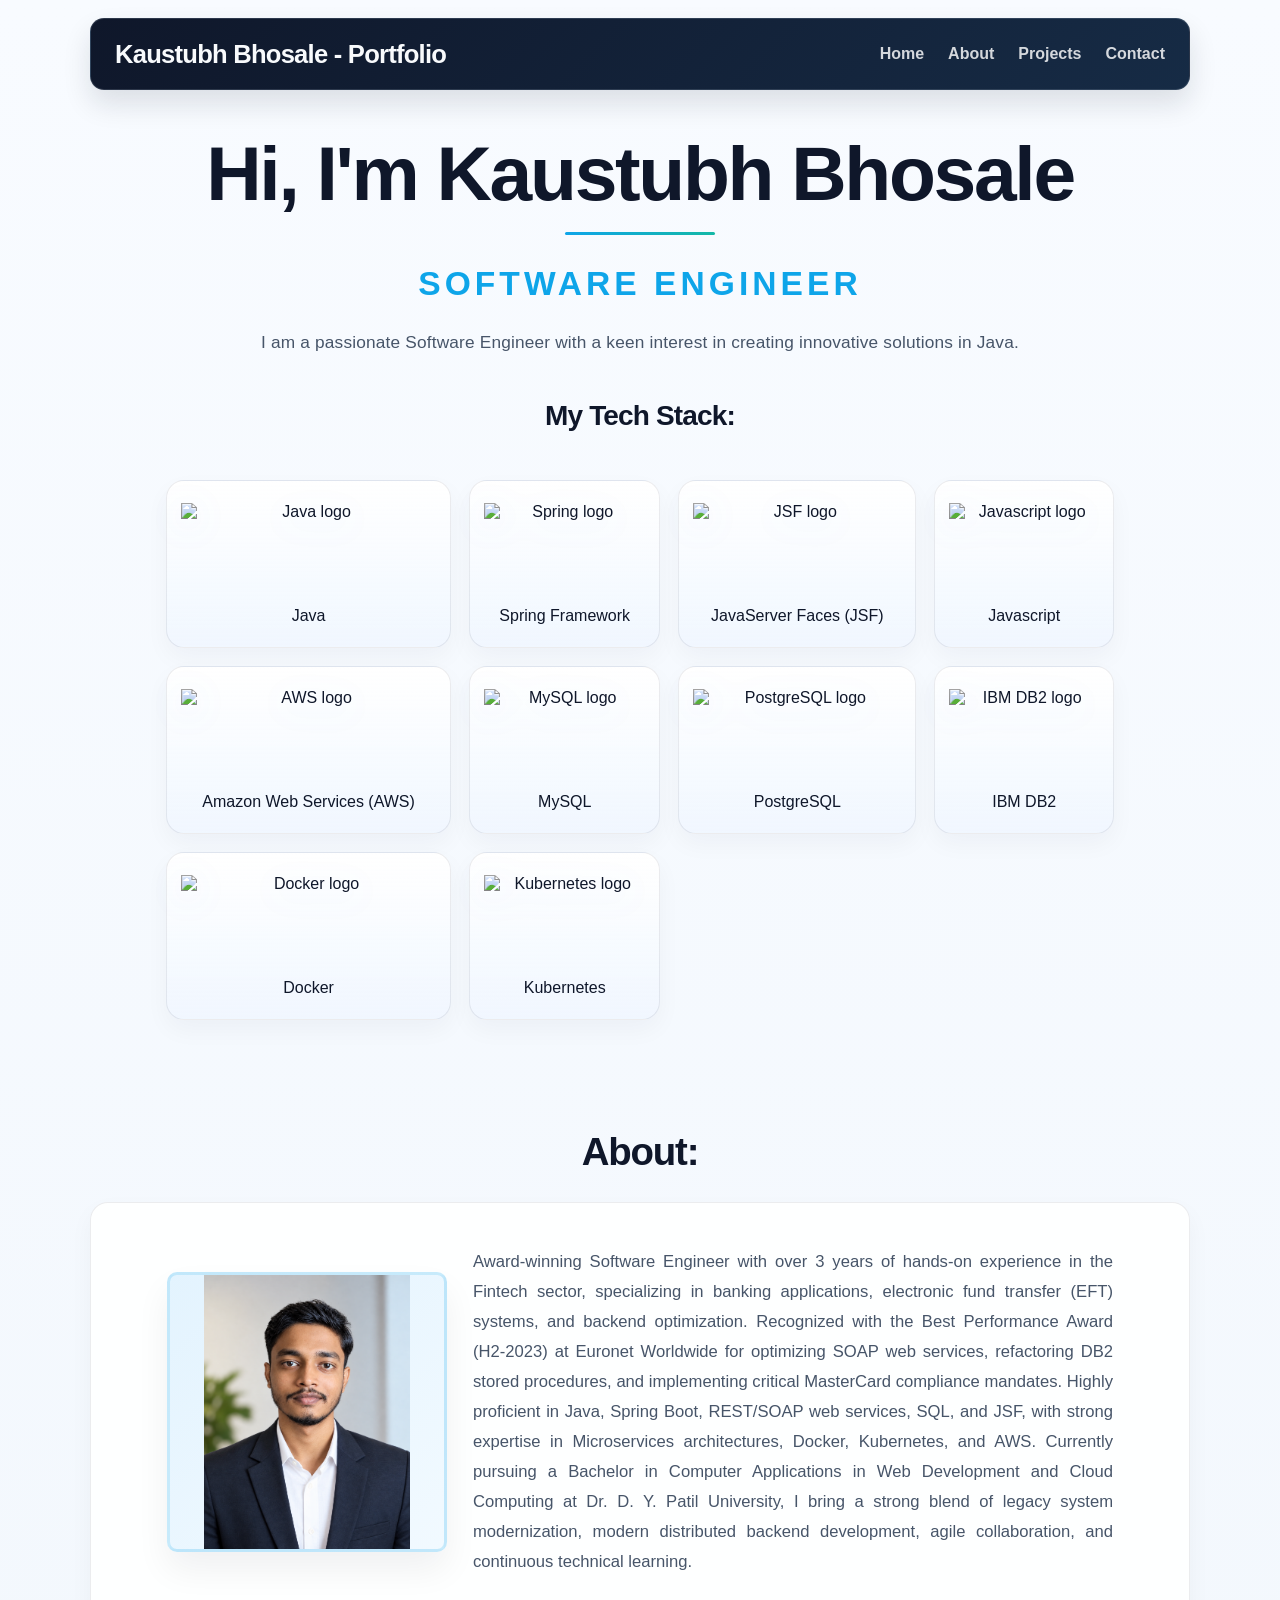
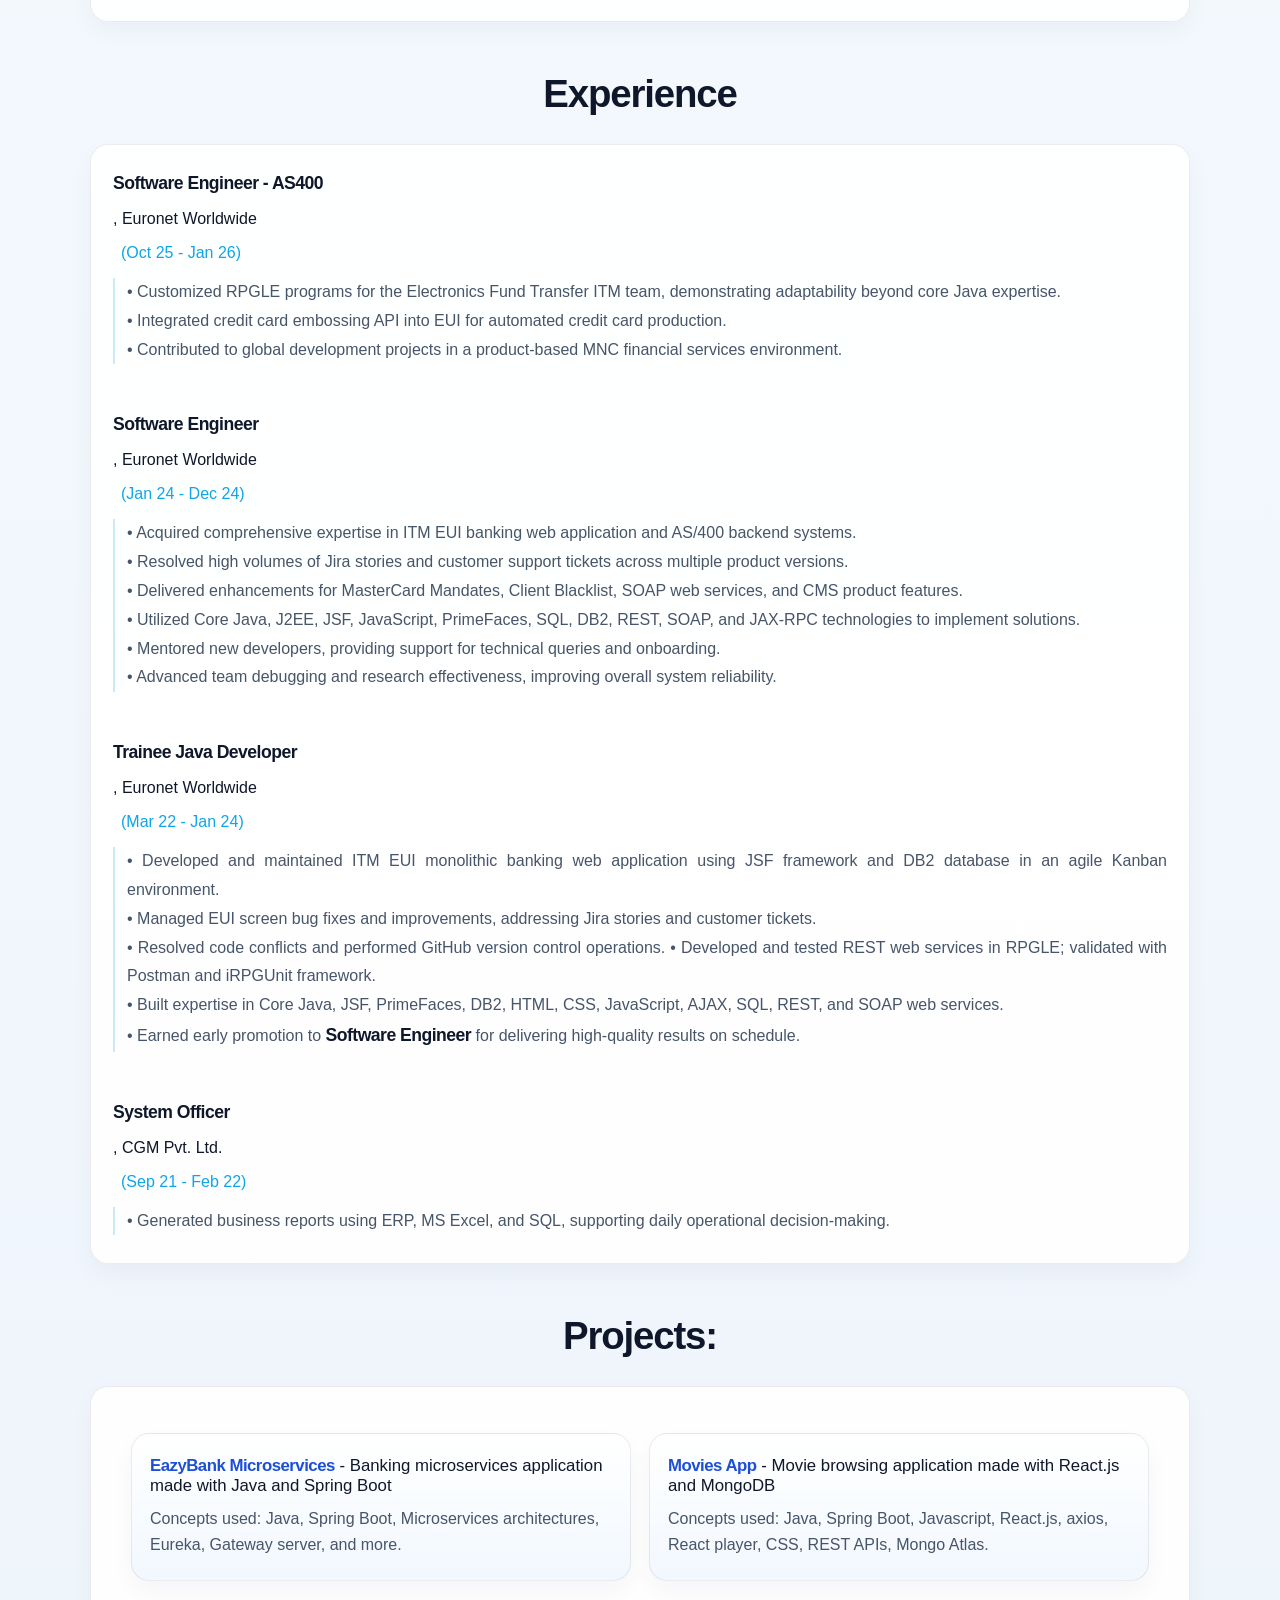
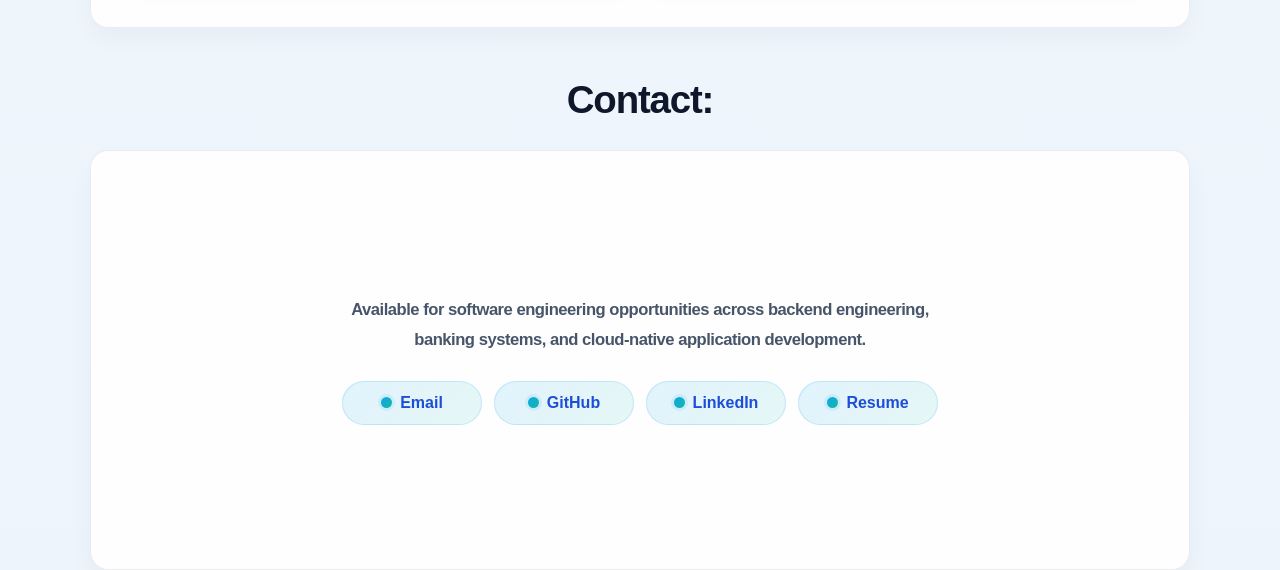
==== commit 314c1b94: "Revert overhaul Co-authored-by: Copilot <223556219+Copilot@users.noreply.github.com>" ====
--- a/index.html
+++ b/index.html
@@ -3,207 +3,235 @@
   <head>
     <meta charset="UTF-8" />
     <meta name="viewport" content="width=device-width, initial-scale=1.0" />
-    <meta
-      name="description"
-      content="Kaustubh Bhosale is a software engineer specializing in Java, banking applications, and backend development."
-    />
-    <meta name="theme-color" content="#101b2d" />
-    <link rel="preconnect" href="https://fonts.googleapis.com" />
-    <link rel="preconnect" href="https://fonts.gstatic.com" crossorigin />
-    <link
-      href="https://fonts.googleapis.com/css2?family=DM+Sans:wght@400;500;600;700&family=Space+Grotesk:wght@500;600;700&display=swap"
-      rel="stylesheet"
-    />
     <link rel="stylesheet" href="index.css" />
     <title>Kaustubh Bhosale - Portfolio</title>
   </head>
   <body>
-    <header class="site-header">
-      <nav class="navbar container" aria-label="Main navigation">
-        <a class="brand" href="#home" aria-label="Kaustubh Bhosale, home">
-          <span class="brand-mark">KB</span>
-          <span>Kaustubh Bhosale</span>
-        </a>
-        <ul class="nav-links">
-          <li><a href="#about">About</a></li>
-          <li><a href="#experience">Experience</a></li>
-          <li><a href="#projects">Projects</a></li>
-          <li><a class="nav-contact" href="#contact">Let's talk <span aria-hidden="true">↗</span></a></li>
-        </ul>
-      </nav>
-    </header>
+    <div class="navbar">
+      <h2>Kaustubh Bhosale - Portfolio</h2>
 
-    <main class="container">
-      <section class="home" id="home" aria-labelledby="hero-title">
-        <div class="hero-copy">
-          <p class="eyebrow"><span class="status-dot"></span> Software engineer · Backend &amp; fintech</p>
-          <h1 id="hero-title">Building reliable software for <span>real-world impact.</span></h1>
-          <p class="hero-intro">
+      <ul>
+        <li><a href="#home">Home</a></li>
+        <li><a href="#about">About</a></li>
+        <li><a href="#projects">Projects</a></li>
+        <li><a href="#contact">Contact</a></li>
+      </ul>
+    </div>
+
+    <div class="container">
+      <div class="home" id="home">
+        <h1>Hi, I'm Kaustubh Bhosale</h1>
+        <h2>Software Engineer</h2>
+        <p>
           I am a passionate Software Engineer with a keen interest in creating
           innovative solutions in Java.
+        </p>
+        <h3>My Tech Stack:</h3>
+        <div class="skills">
+          <table>
+            <tr>
+              <td>
+                <img
+                  src="https://img.icons8.com/?size=100&id=13679&format=png&color=000000"
+                  alt="Java logo"
+                  title="Java logo"
+                />
+                <br />
+                Java
+              </td>
+              <td>
+                <img
+                  src="https://img.icons8.com/?size=100&id=90519&format=png&color=000000"
+                  alt="Spring logo"
+                  title="Spring logo"
+                />
+                <br />
+                Spring Framework
+              </td>
+              <td>
+                <img
+                  src="https://avatars.githubusercontent.com/u/4238769?v=4"
+                  alt="JSF logo"
+                  title="JSF logo"
+                />
+                <br />
+                JavaServer Faces (JSF)
+              </td>
+              <td>
+                <img
+                  src="https://img.icons8.com/?size=100&id=108784&format=png&color=000000"
+                  alt="Javascript logo"
+                  title="Javascript logo"
+                />
+                <br />
+                Javascript
+              </td>
+            </tr>
+            <tr>
+              <td>
+                <img
+                  src="https://img.icons8.com/?size=100&id=33039&format=png&color=000000"
+                  alt="AWS logo"
+                  title="AWS logo"
+                />
+                <br />
+                Amazon Web Services (AWS)
+              </td>
+              <td>
+                <img
+                  src="https://img.icons8.com/?size=100&id=UFXRpPFebwa2&format=png&color=000000"
+                  alt="MySQL logo"
+                  title="MySQL logo"
+                />
+                <br />
+                MySQL
+              </td>
+              <td>
+                <img
+                  src="https://img.icons8.com/?size=100&id=38561&format=png&color=000000"
+                  alt="PostgreSQL logo"
+                  title="PostgreSQL logo"
+                />
+                <br />
+                PostgreSQL
+              </td>
+              <td>
+                <img
+                  src="https://www.ibm.com/content/dam/adobe-cms/instana/media_logo/IBM-DB2.png/_jcr_content/renditions/cq5dam.web.1280.1280.png"
+                  alt="IBM DB2 logo"
+                  title="IBM DB2 logo"
+                />
+                <br />
+                IBM DB2
+              </td>
+            </tr>
+            <tr>
+              <td>
+                <img
+                  src="https://img.icons8.com/?size=100&id=22813&format=png&color=000000"
+                  alt="Docker logo"
+                  title="Docker logo"
+                />
+                <br />
+                Docker
+              </td>
+              <td>
+                <img
+                  src="https://img.icons8.com/?size=100&id=cvzmaEA4kC0o&format=png&color=000000"
+                  alt="Kubernetes logo"
+                  title="Kubernetes logo"
+                />
+                <br />
+                Kubernetes
+              </td>
+            </tr>
+          </table>
+        </div>
+      </div>
+      <h3 style="text-align: center">About:</h3>
+      <div class="about" id="about">
+        <img
+          src="resources/img/me.png"
+          alt="Me"
+        />
+        <p>
+          Award-winning Software Engineer with over 3 years of hands-on
+          experience in the Fintech sector, specializing in banking
+          applications, electronic fund transfer (EFT) systems, and backend
+          optimization. Recognized with the Best Performance Award (H2-2023) at
+          Euronet Worldwide for optimizing SOAP web services, refactoring DB2
+          stored procedures, and implementing critical MasterCard compliance
+          mandates. Highly proficient in Java, Spring Boot, REST/SOAP web
+          services, SQL, and JSF, with strong expertise in Microservices
+          architectures, Docker, Kubernetes, and AWS. Currently pursuing a
+          Bachelor in Computer Applications in Web Development and Cloud
+          Computing at Dr. D. Y. Patil University, I bring a strong blend of
+          legacy system modernization, modern distributed backend development,
+          agile collaboration, and continuous technical learning.
+        </p>
+      </div>
+      <h3 style="text-align: center">Experience</h3>
+      <div class="experience">
+        <b>Software Engineer - AS400</b>, Euronet Worldwide<i
+          >(Oct 25 - Jan 26)</i
+        >
+        <p>
+          • Customized RPGLE programs for the Electronics Fund Transfer ITM
+          team, demonstrating adaptability beyond core Java expertise. <br />
+          • Integrated credit card embossing API into EUI for automated credit
+          card production.<br />
+          • Contributed to global development projects in a product-based MNC
+          financial services environment.
+        </p>
+        <br />
+        <b>Software Engineer</b>, Euronet Worldwide<i>(Jan 24 - Dec 24)</i>
+        <p>
+          • Acquired comprehensive expertise in ITM EUI banking web application
+          and AS/400 backend systems. <br />• Resolved high volumes of Jira
+          stories and customer support tickets across multiple product versions.
+          <br />• Delivered enhancements for MasterCard Mandates, Client
+          Blacklist, SOAP web services, and CMS product features. <br />•
+          Utilized Core Java, J2EE, JSF, JavaScript, PrimeFaces, SQL, DB2, REST,
+          SOAP, and JAX-RPC technologies to implement solutions. <br />•
+          Mentored new developers, providing support for technical queries and
+          onboarding. <br />• Advanced team debugging and research
+          effectiveness, improving overall system reliability.
+        </p>
+        <br />
+        <b>Trainee Java Developer</b>, Euronet Worldwide<i>(Mar 22 - Jan 24)</i>
+        <p>
+          • Developed and maintained ITM EUI monolithic banking web application using JSF
+          framework and DB2 database in an agile Kanban environment. <br />
+          • Managed EUI screen bug fixes and improvements, addressing Jira stories and customer
+          tickets. <br />
+          • Resolved code conflicts and performed GitHub version control operations.
+          • Developed and tested REST web services in RPGLE; validated with Postman and iRPGUnit
+          framework. <br />
+          • Built expertise in Core Java, JSF, PrimeFaces, DB2, HTML, CSS, JavaScript, AJAX, SQL,
+          REST, and SOAP web services. <br />
+          • Earned early promotion to <b>Software Engineer</b> for delivering high-quality results on
+          schedule.
+        </p>
+        <br />
+        <b>System Officer</b>, CGM Pvt. Ltd.<i>(Sep 21 - Feb 22)</i>
+        <p>
+         • Generated business reports using ERP, MS Excel, and SQL, supporting daily operational
+          decision-making.
+        </p>
+      </div>
+      <h3 style="text-align: center">Projects:</h3>
+      <div class="projects" id="projects">
+        <table>
+          <tr>
+            <td>
+              <li><b><a href="https://github.com/kaustubh003/eazybank-microservices" target="_blank">EazyBank Microservices</a></b> - Banking microservices application made with Java and Spring Boot</li>
+              <p>Concepts used: Java, Spring Boot, Microservices architectures, Eureka, Gateway server, and more.</p>
+            </td>
+            <td>
+              <li><b><a href="https://github.com/kaustubh003/movies-app-client" target="_blank">Movies App</a></b> - Movie browsing application made with React.js and MongoDB</li>
+              <p>Concepts used: Java, Spring Boot, Javascript, React.js, axios, React player, CSS, REST APIs, Mongo Atlas.</p>
+            </td>
+          </tr>
+        </table>
+      </div>
+
+      <h3 style="text-align: center">Contact:</h3>
+      <div class="about contact-card" id="contact">
+        <div class="contact-content">
+          <p>
+            <b>
+            Available for software engineering opportunities across backend engineering,
+            banking systems, and cloud-native application development.
+            </b>
           </p>
-          <div class="hero-actions">
-            <a class="button button-primary" href="#projects">Explore my work <span aria-hidden="true">↓</span></a>
-            <a class="button button-secondary" href="resources/Kaustubh_Bhosale_Resume.pdf" target="_blank" rel="noreferrer">View résumé <span aria-hidden="true">↗</span></a>
+          <div class="contact-links">
+            <a href="mailto:kaustubhbhosale003@gmail.com" aria-label="Email">Email</a>
+            <a href="https://github.com/kaustubh003" target="_blank" rel="noreferrer" aria-label="GitHub">GitHub</a>
+            <a href="https://www.linkedin.com/in/kaustubhbhosale003" target="_blank" rel="noreferrer" aria-label="LinkedIn">LinkedIn</a>
+            <a href="resources/Kaustubh_Bhosale_Resume.pdf" target="_blank" aria-label="Resume">Resume</a>
           </div>
         </div>
-        <div class="hero-visual" aria-hidden="true">
-          <div class="hero-orbit orbit-one"></div>
-          <div class="hero-orbit orbit-two"></div>
-          <div class="hero-monogram">KB<span>.</span></div>
-          <span class="hero-caption">JAVA · SYSTEMS · FINTECH</span>
-        </div>
-      </section>
-
-      <section class="content-section" aria-labelledby="skills-title">
-        <div class="section-heading">
-          <p class="eyebrow">What I work with</p>
-          <h2 id="skills-title">Tools of the trade<span>.</span></h2>
-        </div>
-        <ul class="skills">
-          <li>Java</li>
-          <li>Spring Framework</li>
-          <li>JavaServer Faces</li>
-          <li>JavaScript</li>
-          <li>AWS</li>
-          <li>MySQL</li>
-          <li>PostgreSQL</li>
-          <li>IBM DB2</li>
-          <li>Docker</li>
-          <li>Kubernetes</li>
-        </ul>
-      </section>
-
-      <section class="content-section" id="about" aria-labelledby="about-title">
-        <div class="section-heading">
-          <p class="eyebrow">A little about me</p>
-          <h2 id="about-title">Engineering with <span>purpose.</span></h2>
-        </div>
-        <div class="about">
-          <div class="portrait-frame">
-            <img src="resources/img/me.png" alt="Portrait of Kaustubh Bhosale" />
-            <span class="portrait-note">Curious by nature. Engineer by craft.</span>
-          </div>
-          <div class="about-copy">
-            <p>
-              Award-winning Software Engineer with over 3 years of hands-on
-              experience in the Fintech sector, specializing in banking
-              applications, electronic fund transfer (EFT) systems, and backend
-              optimization. Recognized with the Best Performance Award (H2-2023) at
-              Euronet Worldwide for optimizing SOAP web services, refactoring DB2
-              stored procedures, and implementing critical MasterCard compliance
-              mandates.
-            </p>
-            <p>
-              Highly proficient in Java, Spring Boot, REST/SOAP web services, SQL,
-              and JSF, with strong expertise in Microservices architectures, Docker,
-              Kubernetes, and AWS. Currently pursuing a Bachelor in Computer
-              Applications in Web Development and Cloud Computing at Dr. D. Y. Patil
-              University, I bring a strong blend of legacy system modernization,
-              modern distributed backend development, agile collaboration, and
-              continuous technical learning.
-            </p>
-            <a class="text-link" href="resources/Kaustubh_Bhosale_Resume.pdf" target="_blank" rel="noreferrer">More about my experience <span aria-hidden="true">↗</span></a>
-          </div>
-        </div>
-      </section>
-
-      <section class="content-section" id="experience" aria-labelledby="experience-title">
-        <div class="section-heading">
-          <p class="eyebrow">Where I've been</p>
-          <h2 id="experience-title">Experience<span>.</span></h2>
-        </div>
-        <div class="experience">
-          <article class="job">
-            <div class="job-heading">
-              <div><h3>Software Engineer — AS400</h3><p class="company">Euronet Worldwide</p></div>
-              <p class="job-date">Oct 2025 – Jan 2026</p>
-            </div>
-            <ul>
-              <li>Customized RPGLE programs for the Electronic Fund Transfer ITM team, demonstrating adaptability beyond core Java expertise.</li>
-              <li>Integrated a credit card embossing API into EUI for automated credit card production.</li>
-              <li>Contributed to global development projects in a product-based financial services environment.</li>
-            </ul>
-          </article>
-          <article class="job">
-            <div class="job-heading">
-              <div><h3>Software Engineer</h3><p class="company">Euronet Worldwide</p></div>
-              <p class="job-date">Jan 2024 – Dec 2024</p>
-            </div>
-            <ul>
-              <li>Acquired comprehensive expertise in the ITM EUI banking web application and AS/400 backend systems.</li>
-              <li>Resolved Jira stories and customer support tickets across multiple product versions.</li>
-              <li>Delivered enhancements for MasterCard Mandates, Client Blacklist, SOAP web services, and CMS product features.</li>
-              <li>Used Core Java, J2EE, JSF, JavaScript, PrimeFaces, SQL, DB2, REST, SOAP, and JAX-RPC to implement solutions.</li>
-              <li>Mentored new developers and improved team debugging and research effectiveness.</li>
-            </ul>
-          </article>
-          <article class="job">
-            <div class="job-heading">
-              <div><h3>Trainee Java Developer</h3><p class="company">Euronet Worldwide</p></div>
-              <p class="job-date">Mar 2022 – Jan 2024</p>
-            </div>
-            <ul>
-              <li>Developed and maintained the ITM EUI monolithic banking web application using JSF and DB2 in an agile Kanban environment.</li>
-              <li>Managed EUI screen bug fixes and improvements, addressing Jira stories and customer tickets.</li>
-              <li>Resolved code conflicts and performed GitHub version control operations.</li>
-              <li>Developed and tested RPGLE REST web services, validating them with Postman and iRPGUnit.</li>
-              <li>Built expertise in Core Java, JSF, PrimeFaces, DB2, HTML, CSS, JavaScript, AJAX, SQL, REST, and SOAP.</li>
-              <li>Earned early promotion to Software Engineer for delivering high-quality results on schedule.</li>
-            </ul>
-          </article>
-          <article class="job">
-            <div class="job-heading">
-              <div><h3>System Officer</h3><p class="company">CGM Pvt. Ltd.</p></div>
-              <p class="job-date">Sep 2021 – Feb 2022</p>
-            </div>
-            <ul>
-              <li>Generated business reports using ERP, MS Excel, and SQL to support daily operational decision-making.</li>
-            </ul>
-          </article>
-        </div>
-      </section>
-
-      <section class="content-section" id="projects" aria-labelledby="projects-title">
-        <div class="section-heading">
-          <p class="eyebrow">Selected work</p>
-          <h2 id="projects-title">Projects<span>.</span></h2>
-        </div>
-        <div class="projects">
-          <article class="project-card">
-            <span class="project-number">01 / BACKEND</span>
-            <h3>EazyBank Microservices</h3>
-            <p>A banking microservices application built with Java and Spring Boot.</p>
-            <ul class="project-tags"><li>Java</li><li>Spring Boot</li><li>Microservices</li><li>Eureka</li><li>Gateway</li></ul>
-            <a class="text-link" href="https://github.com/kaustubh003/eazybank-microservices" target="_blank" rel="noopener noreferrer">View project <span aria-hidden="true">↗</span></a>
-          </article>
-          <article class="project-card">
-            <span class="project-number">02 / FULL STACK</span>
-            <h3>Movies App</h3>
-            <p>A movie browsing application built with React.js and MongoDB.</p>
-            <ul class="project-tags"><li>React</li><li>JavaScript</li><li>REST APIs</li><li>MongoDB Atlas</li><li>CSS</li></ul>
-            <a class="text-link" href="https://github.com/kaustubh003/movies-app-client" target="_blank" rel="noopener noreferrer">View project <span aria-hidden="true">↗</span></a>
-          </article>
-        </div>
-      </section>
-
-      <section class="contact-section" id="contact" aria-labelledby="contact-title">
-        <div>
-          <p class="eyebrow">Have a project in mind?</p>
-          <h2 id="contact-title">Let's make it <span>happen.</span></h2>
-          <p>Available for software engineering opportunities across backend engineering, banking systems, and cloud-native application development.</p>
-        </div>
-        <div class="contact-links">
-          <a class="button button-light" href="mailto:kaustubhbhosale003@gmail.com">Email me <span aria-hidden="true">↗</span></a>
-          <a href="https://github.com/kaustubh003" target="_blank" rel="noopener noreferrer">GitHub <span aria-hidden="true">↗</span></a>
-          <a href="https://www.linkedin.com/in/kaustubhbhosale003" target="_blank" rel="noopener noreferrer">LinkedIn <span aria-hidden="true">↗</span></a>
-          <a href="resources/Kaustubh_Bhosale_Resume.pdf" target="_blank" rel="noreferrer">Résumé <span aria-hidden="true">↗</span></a>
-        </div>
-      </section>
-    </main>
-    <footer class="site-footer container">
-      <p>© 2026 Kaustubh Bhosale</p>
-      <a href="#home">Back to top ↑</a>
-    </footer>
+      </div>
+    </div>
   </body>
 </html>
--- a/index.css
+++ b/index.css
@@ -1,765 +1,416 @@
+@import url("https://fonts.googleapis.com/css2?family=Libre+Caslon+Condensed:ital,wght@0,400..700;1,400..700&display=swap");
+
 :root {
-  color-scheme: light;
-  --ink: #172235;
-  --muted: #667085;
-  --navy: #101b2d;
-  --blue: #2864dc;
-  --blue-dark: #1d4eb4;
-  --cyan: #9de7e1;
-  --paper: #f7f8fa;
-  --line: #e5e8ed;
-  --white: #fff;
-  --font-body: "DM Sans", "Segoe UI", sans-serif;
-  --font-display: "Space Grotesk", "Segoe UI", sans-serif;
+  --bg-light: #f4f8fb;
+  --bg-soft: #edf5ff;
+  --card-bg: rgba(255, 255, 255, 0.9);
+  --card-border: rgba(15, 23, 42, 0.08);
+  --text: #0f172a;
+  --muted: #475569;
+  --primary: #0f172a;
+  --primary-strong: #1d4ed8;
+  --secondary: #0ea5e9;
+  --accent: #14b8a6;
+  --chip: #e0f2fe;
+  --shadow: rgba(15, 23, 42, 0.08);
 }
 
 * {
   box-sizing: border-box;
   margin: 0;
   padding: 0;
+  font-family: "Segoe UI", Tahoma, Geneva, Verdana, sans-serif;
 }
 
 html {
   scroll-behavior: smooth;
-  scroll-padding-top: 100px;
 }
 
 body {
-  background: var(--paper);
-  color: var(--ink);
-  font-family: var(--font-body);
-  font-size: 16px;
-  line-height: 1.65;
-  -webkit-font-smoothing: antialiased;
-}
-
-a {
-  color: inherit;
+  background: linear-gradient(180deg, #f8fbff 0%, #edf4fb 100%);
+  color: var(--text);
+}
+
+h1,
+h2,
+h3,
+b {
+  letter-spacing: -0.03em;
+  font-weight: 700;
+}
+
+p,
+li,
+a,
+i,
+span,
+tr,
+td {
+  font-family: "Segoe UI", Tahoma, Geneva, Verdana, sans-serif;
+}
+
+.navbar {
+  position: fixed;
+  top: 18px;
+  left: 50%;
+  transform: translateX(-50%);
+  display: flex;
+  width: min(1100px, calc(100% - 28px));
+  height: 72px;
+  align-items: center;
+  justify-content: space-between;
+  background: linear-gradient(135deg, #0f172a, #162b45);
+  border: 1px solid rgba(148, 163, 184, 0.22);
+  border-radius: 14px;
+  padding: 0 24px;
+  box-shadow: 0 14px 28px rgba(15, 23, 42, 0.12);
+  z-index: 1000;
+}
+
+.navbar h2 {
+  font-size: clamp(1.1rem, 2vw, 1.6rem);
+  color: #f8fafc;
+  font-weight: 700;
+}
+
+.navbar ul {
+  display: flex;
+  align-items: center;
+  gap: 24px;
+  list-style-type: none;
+}
+
+.navbar a {
+  color: rgba(255, 255, 255, 0.82);
   text-decoration: none;
-}
-
-a:focus-visible {
-  outline: 3px solid var(--blue);
-  outline-offset: 4px;
+  font-weight: 600;
+  transition: color 0.25s ease, transform 0.25s ease;
+}
+
+.navbar a:hover {
+  color: #7dd3fc;
+  transform: translateY(-1px);
 }
 
 .container {
-  width: min(1120px, calc(100% - 48px));
-  margin-inline: auto;
-}
-
-.site-header {
-  position: sticky;
-  top: 0;
-  z-index: 10;
-  background: rgba(247, 248, 250, 0.92);
-  border-bottom: 1px solid rgba(23, 34, 53, 0.07);
-  backdrop-filter: blur(16px);
-}
-
-.navbar {
-  min-height: 76px;
-  display: flex;
-  align-items: center;
-  justify-content: space-between;
-  gap: 24px;
-}
-
-.brand {
-  display: inline-flex;
-  align-items: center;
-  gap: 11px;
-  font-family: var(--font-display);
-  font-size: 0.98rem;
-  font-weight: 700;
-  letter-spacing: -0.04em;
-}
-
-.brand-mark {
-  width: 36px;
-  height: 36px;
-  display: grid;
-  place-items: center;
-  border-radius: 11px;
-  background: var(--navy);
-  color: var(--cyan);
-  font-size: 0.83rem;
-  letter-spacing: -0.05em;
-}
-
-.nav-links {
-  display: flex;
-  align-items: center;
-  gap: clamp(18px, 3vw, 34px);
-  list-style: none;
-  font-size: 0.88rem;
-  font-weight: 600;
-}
-
-.nav-links a {
-  color: #596579;
-  transition: color 180ms ease;
-}
-
-.nav-links a:hover {
-  color: var(--blue);
-}
-
-.nav-links .nav-contact {
-  display: inline-flex;
-  align-items: center;
-  gap: 8px;
-  padding: 10px 16px;
-  border: 1px solid #d5dbe5;
+  width: min(1200px, calc(100% - 32px));
+  margin: 0 auto;
+  padding-top: 110px;
+  z-index: 1;
+}
+
+.home {
+  min-height: 88vh;
+  display: flex;
+  flex-direction: column;
+  align-items: center;
+  justify-content: center;
+  text-align: center;
+  padding: 24px 20px 34px;
+}
+
+.home h1 {
+  font-size: clamp(2.6rem, 6vw, 4.8rem);
+  line-height: 1.04;
+  margin-bottom: 12px;
+  color: var(--primary);
+  font-weight: 800;
+}
+
+.home h1::after {
+  content: "";
+  display: block;
+  width: 150px;
+  height: 3px;
+  margin: 18px auto 0;
   border-radius: 999px;
-  color: var(--ink);
-}
-
-.nav-links .nav-contact:hover {
-  border-color: var(--blue);
-  color: var(--blue);
-}
-
-.home {
-  min-height: 620px;
-  display: grid;
-  grid-template-columns: 1.2fr 0.8fr;
-  align-items: center;
-  gap: 40px;
-  padding-block: 84px 94px;
-}
-
-.hero-copy {
-  position: relative;
-  z-index: 1;
-}
-
-.eyebrow {
-  display: flex;
-  align-items: center;
-  gap: 9px;
-  margin-bottom: 18px;
-  color: var(--blue);
-  font-size: 0.76rem;
+  background: linear-gradient(90deg, var(--secondary), var(--accent));
+}
+
+.home h2 {
+  font-size: clamp(1.3rem, 2.7vw, 2.1rem);
+  color: var(--secondary);
+  margin: 18px 0 14px;
   font-weight: 700;
   letter-spacing: 0.12em;
   text-transform: uppercase;
 }
 
-.status-dot {
-  width: 8px;
-  height: 8px;
-  border-radius: 50%;
-  background: #39a987;
-  box-shadow: 0 0 0 4px rgba(57, 169, 135, 0.12);
-}
-
-h1,
-h2,
-h3 {
-  font-family: var(--font-display);
-  letter-spacing: -0.055em;
-  line-height: 1.12;
-}
-
-.home h1 {
-  max-width: 680px;
-  font-size: clamp(3.2rem, 6.3vw, 5.6rem);
-  font-weight: 600;
-}
-
-.home h1 span,
-.section-heading h2 span,
-.contact-section h2 span {
-  color: var(--blue);
-}
-
-.hero-intro {
-  max-width: 510px;
-  margin-top: 24px;
+.home p {
+  max-width: 760px;
+  margin: 10px auto 18px;
   color: var(--muted);
   font-size: 1.08rem;
-}
-
-.hero-actions {
+  line-height: 1.8;
+  letter-spacing: 0.01em;
+}
+
+.home h3 {
+  margin-top: 24px;
+  margin-bottom: 12px;
+  font-size: 1.75rem;
+  color: var(--primary);
+}
+
+.skills {
+  width: min(1000px, 100%);
+  margin: 0 auto;
+  padding: 18px 8px 8px;
+}
+
+.skills table {
+  width: 100%;
+  border-collapse: separate;
+  border-spacing: 18px;
+}
+
+.skills td {
+  background: linear-gradient(180deg, rgba(255, 255, 255, 0.98), rgba(239, 246, 255, 0.82));
+  border: 1px solid var(--card-border);
+  border-radius: 18px;
+  padding: 22px 14px;
+  text-align: center;
+  color: var(--text);
+  box-shadow: 0 10px 24px rgba(15, 23, 42, 0.04);
+  transition: transform 0.2s ease, border-color 0.2s ease, box-shadow 0.2s ease;
+}
+
+.skills td:hover {
+  transform: translateY(-4px);
+  border-color: rgba(14, 165, 233, 0.22);
+  box-shadow: 0 14px 30px rgba(15, 23, 42, 0.06);
+}
+
+.skills img {
+  display: block;
+  height: 74px;
+  width: auto;
+  margin: 0 auto 12px;
+  filter: drop-shadow(0 6px 16px rgba(59, 130, 246, 0.1));
+}
+
+.about,
+.experience,
+.projects {
+  width: min(1100px, 100%);
+  margin: 28px auto 0;
+  padding: 28px 22px;
+  border: 1px solid var(--card-border);
+  border-radius: 18px;
+  background: var(--card-bg);
+  box-shadow: 0 10px 24px rgba(15, 23, 42, 0.04);
+}
+
+h3[style*="text-align: center"] {
+  margin-top: 50px;
+  margin-bottom: 10px;
+  font-size: clamp(1.7rem, 3vw, 2.4rem);
+  color: var(--primary);
+}
+
+.about {
+  display: flex;
+  align-items: center;
+  justify-content: center;
+  gap: 26px;
+  min-height: 420px;
+}
+
+.about img {
+  flex: 0 0 280px;
+  height: 280px;
+  width: auto;
+  object-fit: contain;
+  border-radius: 10px;
+  border: 3px solid rgba(14, 165, 233, 0.18);
+  background: linear-gradient(135deg, rgba(224, 242, 254, 0.9), rgba(240, 249, 255, 0.9));
+  box-shadow: 0 18px 34px rgba(15, 23, 42, 0.06);
+}
+
+.about p {
+  max-width: 640px;
+  text-align: justify;
+  font-size: 1.04rem;
+  line-height: 1.8;
+  color: var(--muted);
+}
+
+.about a {
+  color: var(--primary-strong);
+  text-decoration: none;
+}
+
+.about a:hover {
+  text-decoration: underline;
+}
+
+.contact-card {
+  display: flex;
+  align-items: center;
+  justify-content: center;
+  text-align: center;
+}
+
+.contact-content {
+  display: flex;
+  flex-direction: column;
+  gap: 18px;
+  align-items: center;
+}
+
+.contact-content p {
+  text-align: center;
+}
+
+.contact-links {
   display: flex;
   flex-wrap: wrap;
-  gap: 12px;
-  margin-top: 32px;
-}
-
-.button {
-  display: inline-flex;
-  align-items: center;
   justify-content: center;
   gap: 12px;
-  min-height: 48px;
-  padding: 0 20px;
-  border: 1px solid transparent;
-  border-radius: 9px;
-  font-size: 0.9rem;
+  align-items: center;
+  margin-top: 8px;
+}
+
+.contact-links a {
+  position: relative;
+  display: inline-flex;
+  align-items: center;
+  justify-content: center;
+  gap: 8px;
+  min-width: 140px;
+  padding: 12px 18px;
+  border-radius: 999px;
+  background: linear-gradient(135deg, rgba(14, 165, 233, 0.12), rgba(20, 184, 166, 0.1));
+  border: 1px solid rgba(14, 165, 233, 0.18);
   font-weight: 700;
-  transition: transform 180ms ease, background 180ms ease, border-color 180ms ease;
-}
-
-.button:hover {
+  color: var(--primary-strong);
+  transition: transform 0.2s ease, box-shadow 0.2s ease, border-color 0.2s ease;
+}
+
+.contact-links a::before {
+  content: "";
+  width: 11px;
+  height: 11px;
+  border-radius: 50%;
+  background: linear-gradient(135deg, var(--secondary), var(--accent));
+  box-shadow: 0 0 0 3px rgba(14, 165, 233, 0.1);
+}
+
+.contact-links a:hover {
   transform: translateY(-2px);
-}
-
-.button-primary {
-  background: var(--blue);
-  color: var(--white);
-}
-
-.button-primary:hover {
-  background: var(--blue-dark);
-}
-
-.button-secondary {
-  border-color: #d9dee7;
-  background: transparent;
-  color: var(--ink);
-}
-
-.button-secondary:hover {
-  border-color: #aeb9ca;
-  background: var(--white);
-}
-
-.hero-visual {
-  position: relative;
-  width: min(100%, 390px);
-  aspect-ratio: 1;
-  display: grid;
-  place-items: center;
-  justify-self: end;
-  border-radius: 50%;
-  background: radial-gradient(circle at 48% 46%, #20395d 0, #14243c 43%, #101b2d 72%);
-  box-shadow: 0 30px 70px rgba(16, 27, 45, 0.16);
-  overflow: hidden;
-}
-
-.hero-visual::before,
-.hero-visual::after {
-  position: absolute;
-  content: "";
-  border: 1px solid rgba(157, 231, 225, 0.14);
-  border-radius: 50%;
-}
-
-.hero-visual::before {
-  width: 82%;
-  aspect-ratio: 1;
-}
-
-.hero-visual::after {
-  width: 63%;
-  aspect-ratio: 1;
-}
-
-.hero-orbit {
-  position: absolute;
-  z-index: 1;
-  width: 9px;
-  height: 9px;
-  border-radius: 50%;
-  background: var(--cyan);
-  box-shadow: 0 0 18px rgba(157, 231, 225, 0.8);
-}
-
-.orbit-one {
-  top: 18%;
-  right: 26%;
-}
-
-.orbit-two {
-  bottom: 23%;
-  left: 19%;
-  width: 6px;
-  height: 6px;
-  background: #77a9ff;
-  box-shadow: 0 0 16px rgba(119, 169, 255, 0.8);
-}
-
-.hero-monogram {
-  position: relative;
-  z-index: 2;
-  color: var(--white);
-  font-family: var(--font-display);
-  font-size: clamp(6rem, 14vw, 9.5rem);
-  font-weight: 600;
-  letter-spacing: -0.12em;
-  line-height: 1;
-}
-
-.hero-monogram span {
-  color: var(--cyan);
-}
-
-.hero-caption {
-  position: absolute;
-  bottom: 19%;
-  z-index: 2;
-  color: #aab8ca;
-  font-size: 0.57rem;
-  font-weight: 700;
-  letter-spacing: 0.24em;
-}
-
-.content-section {
-  padding-block: 80px;
-  border-top: 1px solid var(--line);
-  scroll-margin-top: 95px;
-}
-
-.section-heading {
-  margin-bottom: 30px;
-}
-
-.section-heading .eyebrow,
-.contact-section .eyebrow {
-  margin-bottom: 12px;
-}
-
-.section-heading h2,
-.contact-section h2 {
-  font-size: clamp(2.15rem, 4vw, 3.3rem);
-  font-weight: 600;
-}
-
-.skills {
-  display: flex;
-  flex-wrap: wrap;
-  gap: 10px;
+  box-shadow: 0 10px 20px rgba(14, 165, 233, 0.08);
+  border-color: rgba(14, 165, 233, 0.3);
+  text-decoration: none;
+}
+
+.experience {
+  display: flex;
+  flex-direction: column;
+  gap: 16px;
+}
+
+.experience b {
+  font-size: 1.1rem;
+  color: var(--primary);
+}
+
+.experience i {
+  color: var(--secondary);
+  font-style: normal;
+  margin-left: 8px;
+}
+
+.experience p {
+  margin-left: 0;
+  text-align: justify;
+  font-size: 1rem;
+  color: var(--muted);
+  line-height: 1.8;
+  padding-left: 12px;
+  border-left: 2px solid rgba(14, 165, 233, 0.22);
+}
+
+.projects table {
+  width: 100%;
+  border-collapse: separate;
+  border-spacing: 18px;
+}
+
+.projects td {
+  vertical-align: top;
+  width: 50%;
+  padding: 22px 18px;
+  border-radius: 18px;
+  background: linear-gradient(180deg, rgba(255, 255, 255, 0.96), rgba(239, 246, 255, 0.8));
+  border: 1px solid var(--card-border);
+  box-shadow: 0 10px 22px rgba(15, 23, 42, 0.04);
+}
+
+.projects li {
   list-style: none;
-}
-
-.skills li,
-.project-tags li {
-  border: 1px solid #e0e4ea;
-  border-radius: 999px;
-  background: var(--white);
-  color: #4d596c;
-  font-size: 0.84rem;
-  font-weight: 600;
-}
-
-.skills li {
-  padding: 10px 16px;
-  transition: border-color 180ms ease, color 180ms ease, transform 180ms ease;
-}
-
-.skills li:hover {
-  transform: translateY(-2px);
-  border-color: #a9c2f4;
-  color: var(--blue);
-}
-
-.about {
-  display: grid;
-  grid-template-columns: minmax(220px, 0.7fr) 1.3fr;
-  align-items: center;
-  gap: clamp(36px, 7vw, 82px);
-}
-
-.portrait-frame {
-  position: relative;
-  max-width: 330px;
-  padding: 12px;
-  border: 1px solid #dfe5ed;
-  border-radius: 16px;
-  background: var(--white);
-  box-shadow: 0 20px 55px rgba(23, 34, 53, 0.08);
-}
-
-.portrait-frame img {
-  display: block;
-  width: 100%;
-  aspect-ratio: 0.92;
-  object-fit: cover;
-  border-radius: 9px;
-  background: #e8eef5;
-}
-
-.portrait-note {
-  display: block;
-  padding: 12px 4px 2px;
+  margin-bottom: 8px;
+  font-size: 1.05rem;
+  color: var(--text);
+}
+
+.projects a {
+  color: var(--primary-strong);
+  text-decoration: none;
+}
+
+.projects a:hover {
+  text-decoration: underline;
+}
+
+.projects p {
   color: var(--muted);
-  font-size: 0.77rem;
-  font-weight: 600;
-}
-
-.about-copy p {
-  margin-bottom: 16px;
-  color: var(--muted);
-  font-size: 0.98rem;
-}
-
-.text-link {
-  display: inline-flex;
-  align-items: center;
-  gap: 8px;
-  margin-top: 8px;
-  color: var(--blue);
-  font-size: 0.9rem;
-  font-weight: 700;
-}
-
-.text-link:hover {
-  color: var(--blue-dark);
-  text-decoration: underline;
-  text-underline-offset: 4px;
-}
-
-.experience {
-  border-top: 1px solid var(--line);
-}
-
-.job {
-  display: grid;
-  grid-template-columns: 0.8fr 1.2fr;
-  gap: 44px;
-  padding: 30px 0;
-  border-bottom: 1px solid var(--line);
-}
-
-.job-heading {
-  display: flex;
-  flex-direction: column;
-  align-items: flex-start;
-  gap: 8px;
-}
-
-.job h3,
-.project-card h3 {
-  font-size: 1.19rem;
-  font-weight: 600;
-}
-
-.company {
-  margin-top: 6px;
-  color: var(--blue);
-  font-size: 0.93rem;
-  font-weight: 600;
-}
-
-.job-date {
-  color: #8993a3;
-  font-size: 0.82rem;
-  font-weight: 600;
-}
-
-.job ul {
-  display: grid;
-  gap: 8px;
-  padding-left: 18px;
-  color: var(--muted);
-  font-size: 0.91rem;
-}
-
-.job li::marker {
-  color: #7b9fe0;
-}
-
-.projects {
-  display: grid;
-  grid-template-columns: repeat(2, minmax(0, 1fr));
-  gap: 18px;
-}
-
-.project-card {
-  min-height: 280px;
-  display: flex;
-  flex-direction: column;
-  align-items: flex-start;
-  padding: 28px;
-  border: 1px solid var(--line);
-  border-radius: 14px;
-  background: var(--white);
-  transition: transform 200ms ease, box-shadow 200ms ease, border-color 200ms ease;
-}
-
-.project-card:hover {
-  transform: translateY(-4px);
-  border-color: #d2ddf0;
-  box-shadow: 0 18px 42px rgba(23, 34, 53, 0.07);
-}
-
-.project-number {
-  margin-bottom: 24px;
-  color: var(--blue);
-  font-size: 0.68rem;
-  font-weight: 700;
-  letter-spacing: 0.12em;
-}
-
-.project-card h3 {
-  font-size: 1.4rem;
-}
-
-.project-card > p {
+  line-height: 1.6;
   margin-top: 10px;
-  color: var(--muted);
-  font-size: 0.92rem;
-}
-
-.project-tags {
-  display: flex;
-  flex-wrap: wrap;
-  gap: 7px;
-  margin-top: 18px;
-  list-style: none;
-}
-
-.project-tags li {
-  padding: 5px 10px;
-  background: #f7f8fa;
-  font-size: 0.72rem;
-}
-
-.project-card .text-link {
-  margin-top: auto;
-  padding-top: 22px;
-}
-
-.contact-section {
-  display: flex;
-  align-items: center;
-  justify-content: space-between;
-  gap: 40px;
-  margin-top: 30px;
-  padding: clamp(30px, 6vw, 62px);
-  border-radius: 18px;
-  background: var(--navy);
-  color: var(--white);
-  scroll-margin-top: 100px;
-}
-
-.contact-section h2 {
-  font-size: clamp(2rem, 4vw, 3.2rem);
-}
-
-.contact-section h2 span {
-  color: var(--cyan);
-}
-
-.contact-section > div:first-child > p:last-child {
-  max-width: 520px;
-  margin-top: 16px;
-  color: #bac5d5;
-  font-size: 0.93rem;
-}
-
-.contact-section .eyebrow {
-  color: var(--cyan);
-}
-
-.contact-links {
-  display: flex;
-  flex-wrap: wrap;
-  align-items: center;
-  gap: 13px 20px;
-  min-width: 180px;
-  font-size: 0.86rem;
-  font-weight: 600;
-}
-
-.contact-links > a:not(.button) {
-  color: #c4cedb;
-  transition: color 180ms ease;
-}
-
-.contact-links > a:not(.button):hover {
-  color: var(--cyan);
-}
-
-.button-light {
-  flex-basis: 100%;
-  justify-content: space-between;
-  background: var(--cyan);
-  color: var(--navy);
-}
-
-.button-light:hover {
-  background: #c0f3ee;
-}
-
-.site-footer {
-  display: flex;
-  justify-content: space-between;
-  gap: 20px;
-  padding-block: 30px;
-  color: #7b8492;
-  font-size: 0.8rem;
-}
-
-.site-footer a:hover {
-  color: var(--blue);
 }
 
 @media (max-width: 760px) {
+  .navbar {
+    position: static;
+    transform: none;
+    margin: 12px auto 0;
+    width: min(100% - 16px, 1040px);
+    padding: 12px 16px;
+    height: auto;
+    flex-direction: column;
+    gap: 12px;
+  }
+
+  .navbar ul {
+    flex-wrap: wrap;
+    justify-content: center;
+    gap: 12px 20px;
+  }
+
   .container {
-    width: min(100% - 36px, 560px);
-  }
-
-  .navbar {
-    min-height: 68px;
-  }
-
-  .nav-links {
-    gap: 15px;
-    font-size: 0.8rem;
-  }
-
-  .nav-links .nav-contact {
-    padding: 8px 12px;
-  }
-
-  .home {
-    min-height: initial;
-    grid-template-columns: 1fr;
-    gap: 42px;
-    padding-block: 74px 68px;
-  }
-
-  .home h1 {
-    max-width: 600px;
-    font-size: clamp(3rem, 10vw, 4.6rem);
-  }
-
-  .hero-visual {
-    width: min(68vw, 300px);
-    justify-self: center;
-  }
-
-  .content-section {
-    padding-block: 60px;
+    padding-top: 24px;
   }
 
   .about {
-    grid-template-columns: 1fr;
-    gap: 30px;
-  }
-
-  .portrait-frame {
-    width: min(100%, 300px);
-    justify-self: center;
-  }
-
-  .job {
-    grid-template-columns: 1fr;
-    gap: 16px;
-  }
-
-  .job-heading {
-    flex-direction: row;
-    justify-content: space-between;
-    gap: 16px;
-  }
-
-  .job-date {
-    text-align: right;
-  }
-
-  .contact-section {
-    align-items: flex-start;
     flex-direction: column;
-    gap: 30px;
-    margin-top: 10px;
-  }
-
-  .contact-links {
-    min-width: 0;
-  }
-
-  .button-light {
-    flex-basis: auto;
-  }
-}
-
-@media (max-width: 480px) {
-  .container {
-    width: calc(100% - 32px);
-  }
-
-  .brand {
-    gap: 8px;
-    font-size: 0.83rem;
-  }
-
-  .brand-mark {
-    width: 32px;
-    height: 32px;
-  }
-
-  .nav-links {
-    justify-content: space-between;
-    gap: 8px;
-    font-size: 0.75rem;
-  }
-
-  .navbar {
-    min-height: 0;
-    align-items: stretch;
-    flex-direction: column;
-    gap: 8px;
-    padding-block: 10px;
-  }
-
-  .nav-links .nav-contact {
-    padding: 7px 10px;
-  }
-
-  .home {
-    padding-top: 58px;
-  }
-
-  .home h1 {
-    font-size: clamp(2.75rem, 13vw, 3.7rem);
-  }
-
-  .hero-intro {
-    font-size: 1rem;
-  }
-
-  .hero-actions {
-    align-items: stretch;
-    flex-direction: column;
-  }
-
-  .button {
+    text-align: center;
+  }
+
+  .about p {
+    text-align: left;
+  }
+
+  .projects table,
+  .skills table {
+    display: block;
+  }
+
+  .projects td,
+  .skills td {
+    display: block;
     width: 100%;
   }
 
-  .job-heading {
-    flex-direction: column;
-  }
-
-  .job-date {
-    text-align: left;
-  }
-
-  .projects {
-    grid-template-columns: 1fr;
-  }
-
-  .project-card {
-    min-height: 260px;
-    padding: 24px;
-  }
-
-  .site-footer {
-    font-size: 0.73rem;
-  }
-}
-
-@media (prefers-reduced-motion: reduce) {
-  *,
-  *::before,
-  *::after {
-    scroll-behavior: auto !important;
-    transition-duration: 0.01ms !important;
-    animation-duration: 0.01ms !important;
-    animation-iteration-count: 1 !important;
-  }
-}
+  .skills td {
+    margin-bottom: 12px;
+  }
+}
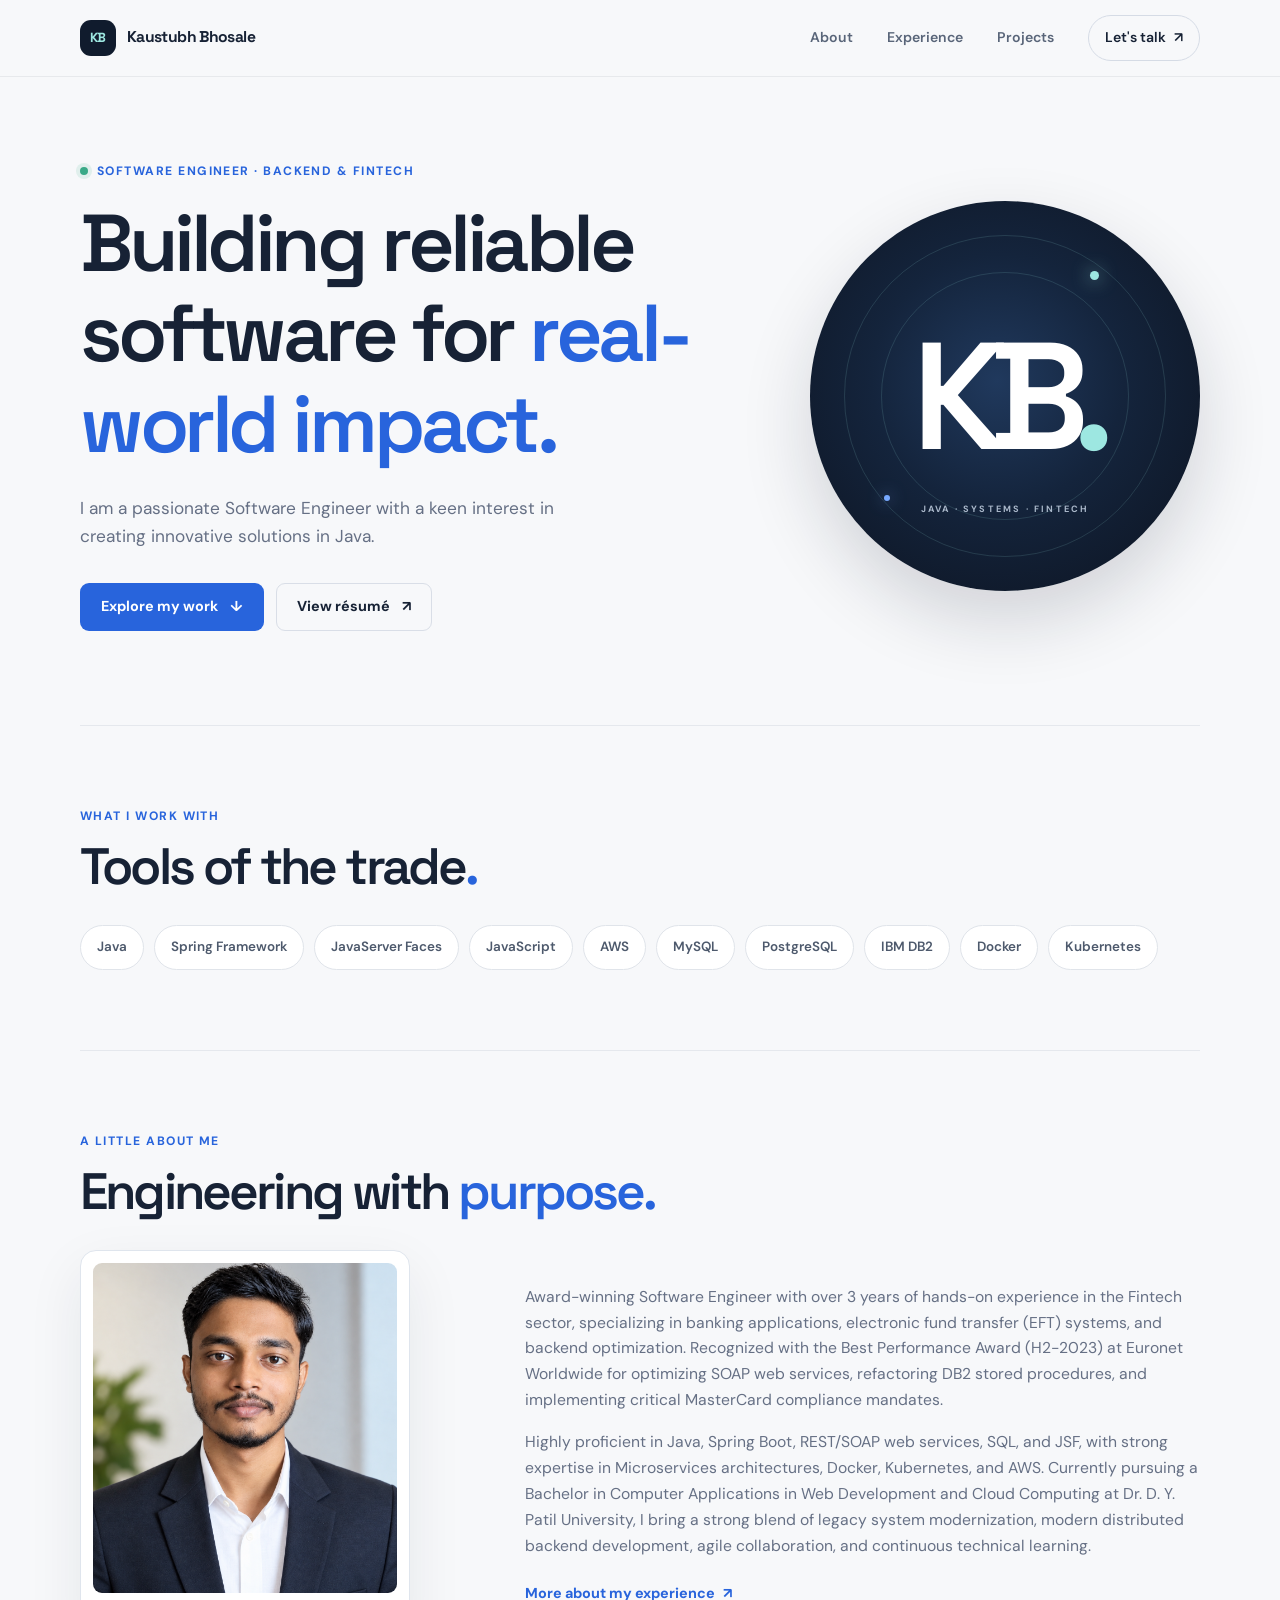
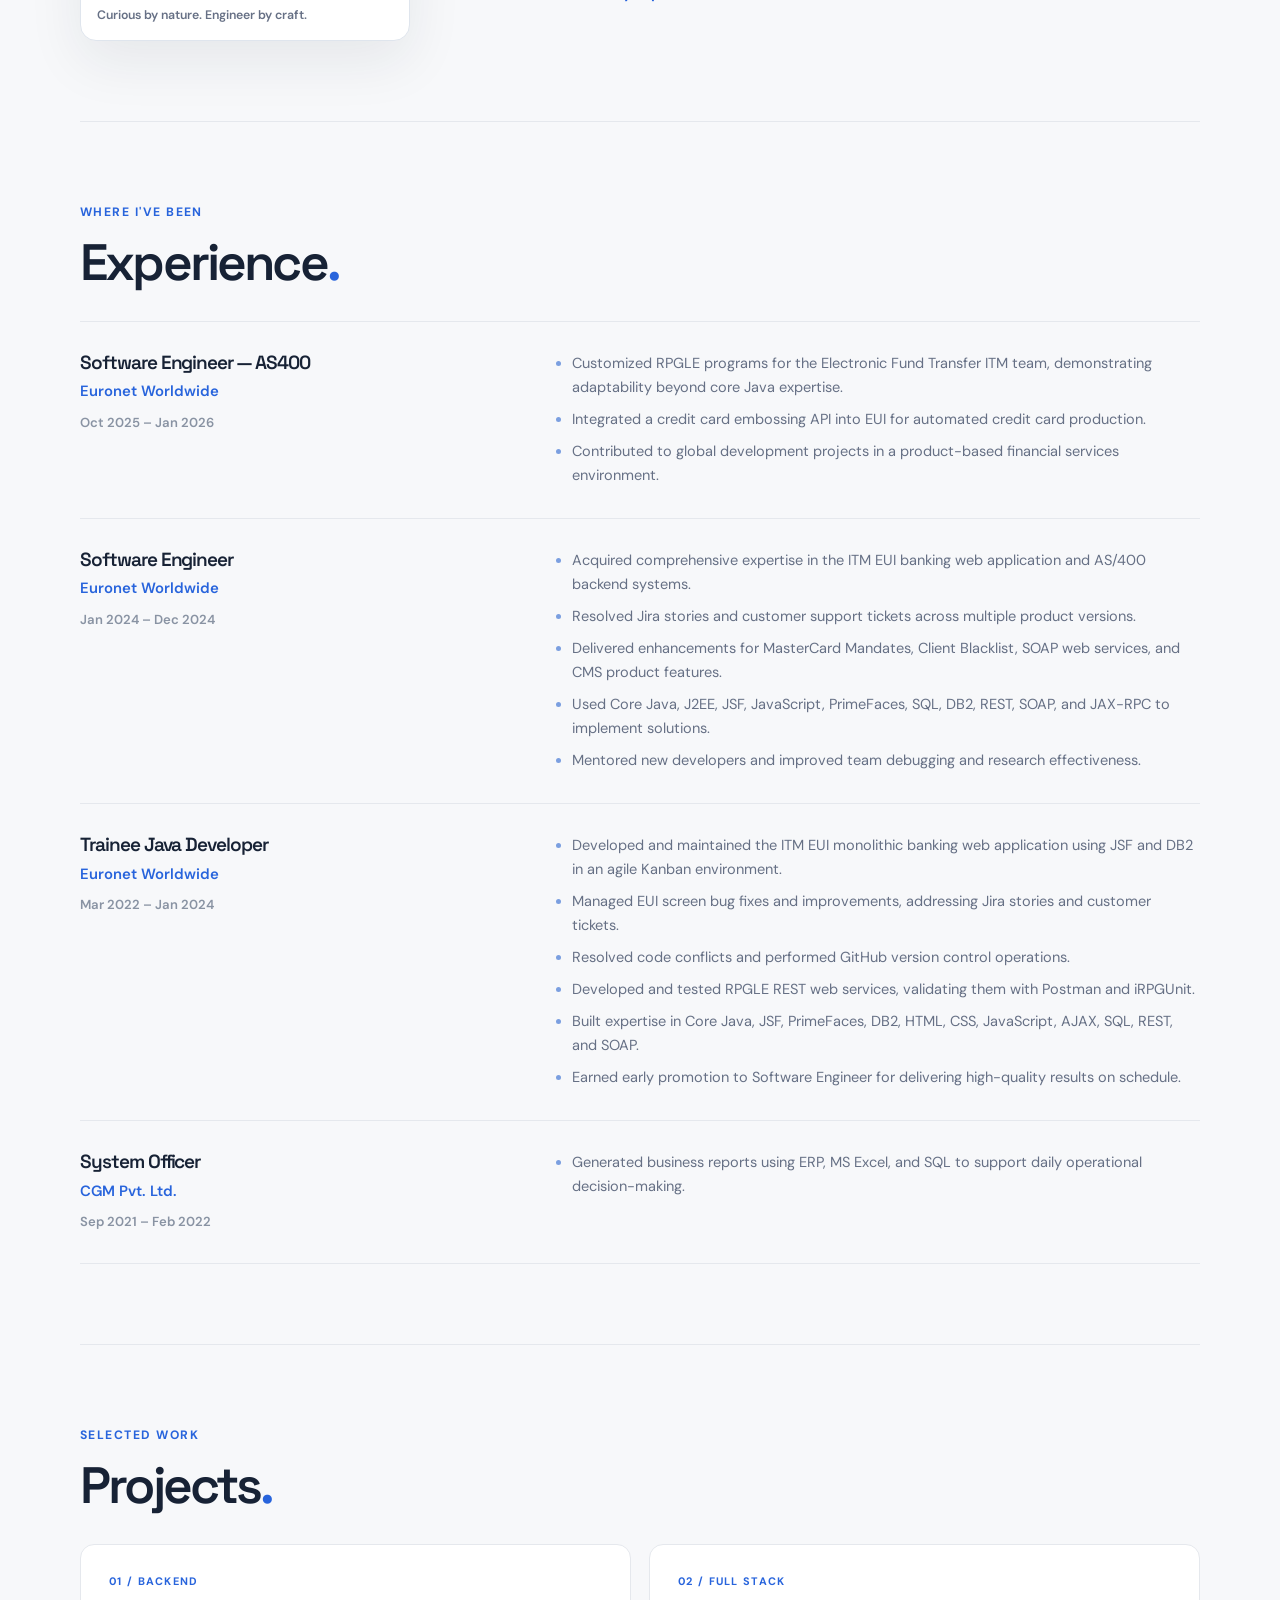
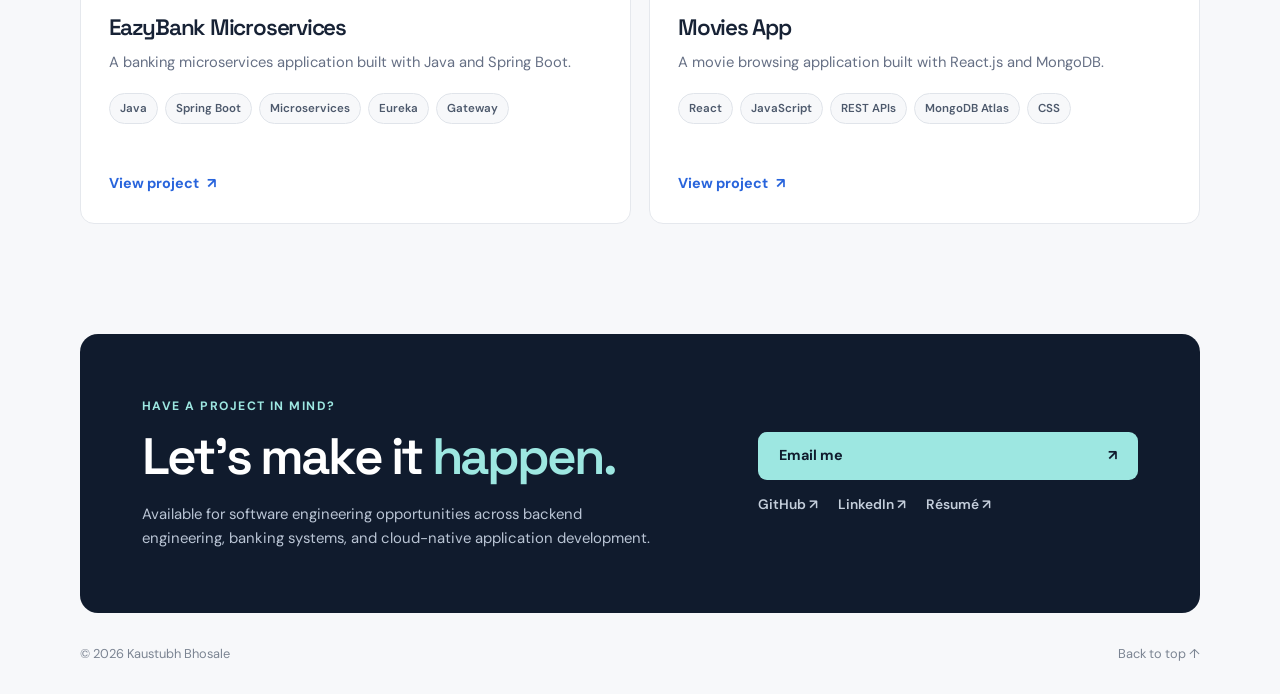
==== commit 0ab4d6d7: "Revert "Revert overhaul" This reverts commit 314c1b94126c46b0996244f72de85fc9101e5190." ====
--- a/index.html
+++ b/index.html
@@ -3,235 +3,207 @@
   <head>
     <meta charset="UTF-8" />
     <meta name="viewport" content="width=device-width, initial-scale=1.0" />
+    <meta
+      name="description"
+      content="Kaustubh Bhosale is a software engineer specializing in Java, banking applications, and backend development."
+    />
+    <meta name="theme-color" content="#101b2d" />
+    <link rel="preconnect" href="https://fonts.googleapis.com" />
+    <link rel="preconnect" href="https://fonts.gstatic.com" crossorigin />
+    <link
+      href="https://fonts.googleapis.com/css2?family=DM+Sans:wght@400;500;600;700&family=Space+Grotesk:wght@500;600;700&display=swap"
+      rel="stylesheet"
+    />
     <link rel="stylesheet" href="index.css" />
     <title>Kaustubh Bhosale - Portfolio</title>
   </head>
   <body>
-    <div class="navbar">
-      <h2>Kaustubh Bhosale - Portfolio</h2>
-
-      <ul>
-        <li><a href="#home">Home</a></li>
-        <li><a href="#about">About</a></li>
-        <li><a href="#projects">Projects</a></li>
-        <li><a href="#contact">Contact</a></li>
-      </ul>
-    </div>
-
-    <div class="container">
-      <div class="home" id="home">
-        <h1>Hi, I'm Kaustubh Bhosale</h1>
-        <h2>Software Engineer</h2>
-        <p>
+    <header class="site-header">
+      <nav class="navbar container" aria-label="Main navigation">
+        <a class="brand" href="#home" aria-label="Kaustubh Bhosale, home">
+          <span class="brand-mark">KB</span>
+          <span>Kaustubh Bhosale</span>
+        </a>
+        <ul class="nav-links">
+          <li><a href="#about">About</a></li>
+          <li><a href="#experience">Experience</a></li>
+          <li><a href="#projects">Projects</a></li>
+          <li><a class="nav-contact" href="#contact">Let's talk <span aria-hidden="true">↗</span></a></li>
+        </ul>
+      </nav>
+    </header>
+
+    <main class="container">
+      <section class="home" id="home" aria-labelledby="hero-title">
+        <div class="hero-copy">
+          <p class="eyebrow"><span class="status-dot"></span> Software engineer · Backend &amp; fintech</p>
+          <h1 id="hero-title">Building reliable software for <span>real-world impact.</span></h1>
+          <p class="hero-intro">
           I am a passionate Software Engineer with a keen interest in creating
           innovative solutions in Java.
-        </p>
-        <h3>My Tech Stack:</h3>
-        <div class="skills">
-          <table>
-            <tr>
-              <td>
-                <img
-                  src="https://img.icons8.com/?size=100&id=13679&format=png&color=000000"
-                  alt="Java logo"
-                  title="Java logo"
-                />
-                <br />
-                Java
-              </td>
-              <td>
-                <img
-                  src="https://img.icons8.com/?size=100&id=90519&format=png&color=000000"
-                  alt="Spring logo"
-                  title="Spring logo"
-                />
-                <br />
-                Spring Framework
-              </td>
-              <td>
-                <img
-                  src="https://avatars.githubusercontent.com/u/4238769?v=4"
-                  alt="JSF logo"
-                  title="JSF logo"
-                />
-                <br />
-                JavaServer Faces (JSF)
-              </td>
-              <td>
-                <img
-                  src="https://img.icons8.com/?size=100&id=108784&format=png&color=000000"
-                  alt="Javascript logo"
-                  title="Javascript logo"
-                />
-                <br />
-                Javascript
-              </td>
-            </tr>
-            <tr>
-              <td>
-                <img
-                  src="https://img.icons8.com/?size=100&id=33039&format=png&color=000000"
-                  alt="AWS logo"
-                  title="AWS logo"
-                />
-                <br />
-                Amazon Web Services (AWS)
-              </td>
-              <td>
-                <img
-                  src="https://img.icons8.com/?size=100&id=UFXRpPFebwa2&format=png&color=000000"
-                  alt="MySQL logo"
-                  title="MySQL logo"
-                />
-                <br />
-                MySQL
-              </td>
-              <td>
-                <img
-                  src="https://img.icons8.com/?size=100&id=38561&format=png&color=000000"
-                  alt="PostgreSQL logo"
-                  title="PostgreSQL logo"
-                />
-                <br />
-                PostgreSQL
-              </td>
-              <td>
-                <img
-                  src="https://www.ibm.com/content/dam/adobe-cms/instana/media_logo/IBM-DB2.png/_jcr_content/renditions/cq5dam.web.1280.1280.png"
-                  alt="IBM DB2 logo"
-                  title="IBM DB2 logo"
-                />
-                <br />
-                IBM DB2
-              </td>
-            </tr>
-            <tr>
-              <td>
-                <img
-                  src="https://img.icons8.com/?size=100&id=22813&format=png&color=000000"
-                  alt="Docker logo"
-                  title="Docker logo"
-                />
-                <br />
-                Docker
-              </td>
-              <td>
-                <img
-                  src="https://img.icons8.com/?size=100&id=cvzmaEA4kC0o&format=png&color=000000"
-                  alt="Kubernetes logo"
-                  title="Kubernetes logo"
-                />
-                <br />
-                Kubernetes
-              </td>
-            </tr>
-          </table>
-        </div>
-      </div>
-      <h3 style="text-align: center">About:</h3>
-      <div class="about" id="about">
-        <img
-          src="resources/img/me.png"
-          alt="Me"
-        />
-        <p>
-          Award-winning Software Engineer with over 3 years of hands-on
-          experience in the Fintech sector, specializing in banking
-          applications, electronic fund transfer (EFT) systems, and backend
-          optimization. Recognized with the Best Performance Award (H2-2023) at
-          Euronet Worldwide for optimizing SOAP web services, refactoring DB2
-          stored procedures, and implementing critical MasterCard compliance
-          mandates. Highly proficient in Java, Spring Boot, REST/SOAP web
-          services, SQL, and JSF, with strong expertise in Microservices
-          architectures, Docker, Kubernetes, and AWS. Currently pursuing a
-          Bachelor in Computer Applications in Web Development and Cloud
-          Computing at Dr. D. Y. Patil University, I bring a strong blend of
-          legacy system modernization, modern distributed backend development,
-          agile collaboration, and continuous technical learning.
-        </p>
-      </div>
-      <h3 style="text-align: center">Experience</h3>
-      <div class="experience">
-        <b>Software Engineer - AS400</b>, Euronet Worldwide<i
-          >(Oct 25 - Jan 26)</i
-        >
-        <p>
-          • Customized RPGLE programs for the Electronics Fund Transfer ITM
-          team, demonstrating adaptability beyond core Java expertise. <br />
-          • Integrated credit card embossing API into EUI for automated credit
-          card production.<br />
-          • Contributed to global development projects in a product-based MNC
-          financial services environment.
-        </p>
-        <br />
-        <b>Software Engineer</b>, Euronet Worldwide<i>(Jan 24 - Dec 24)</i>
-        <p>
-          • Acquired comprehensive expertise in ITM EUI banking web application
-          and AS/400 backend systems. <br />• Resolved high volumes of Jira
-          stories and customer support tickets across multiple product versions.
-          <br />• Delivered enhancements for MasterCard Mandates, Client
-          Blacklist, SOAP web services, and CMS product features. <br />•
-          Utilized Core Java, J2EE, JSF, JavaScript, PrimeFaces, SQL, DB2, REST,
-          SOAP, and JAX-RPC technologies to implement solutions. <br />•
-          Mentored new developers, providing support for technical queries and
-          onboarding. <br />• Advanced team debugging and research
-          effectiveness, improving overall system reliability.
-        </p>
-        <br />
-        <b>Trainee Java Developer</b>, Euronet Worldwide<i>(Mar 22 - Jan 24)</i>
-        <p>
-          • Developed and maintained ITM EUI monolithic banking web application using JSF
-          framework and DB2 database in an agile Kanban environment. <br />
-          • Managed EUI screen bug fixes and improvements, addressing Jira stories and customer
-          tickets. <br />
-          • Resolved code conflicts and performed GitHub version control operations.
-          • Developed and tested REST web services in RPGLE; validated with Postman and iRPGUnit
-          framework. <br />
-          • Built expertise in Core Java, JSF, PrimeFaces, DB2, HTML, CSS, JavaScript, AJAX, SQL,
-          REST, and SOAP web services. <br />
-          • Earned early promotion to <b>Software Engineer</b> for delivering high-quality results on
-          schedule.
-        </p>
-        <br />
-        <b>System Officer</b>, CGM Pvt. Ltd.<i>(Sep 21 - Feb 22)</i>
-        <p>
-         • Generated business reports using ERP, MS Excel, and SQL, supporting daily operational
-          decision-making.
-        </p>
-      </div>
-      <h3 style="text-align: center">Projects:</h3>
-      <div class="projects" id="projects">
-        <table>
-          <tr>
-            <td>
-              <li><b><a href="https://github.com/kaustubh003/eazybank-microservices" target="_blank">EazyBank Microservices</a></b> - Banking microservices application made with Java and Spring Boot</li>
-              <p>Concepts used: Java, Spring Boot, Microservices architectures, Eureka, Gateway server, and more.</p>
-            </td>
-            <td>
-              <li><b><a href="https://github.com/kaustubh003/movies-app-client" target="_blank">Movies App</a></b> - Movie browsing application made with React.js and MongoDB</li>
-              <p>Concepts used: Java, Spring Boot, Javascript, React.js, axios, React player, CSS, REST APIs, Mongo Atlas.</p>
-            </td>
-          </tr>
-        </table>
-      </div>
-
-      <h3 style="text-align: center">Contact:</h3>
-      <div class="about contact-card" id="contact">
-        <div class="contact-content">
-          <p>
-            <b>
-            Available for software engineering opportunities across backend engineering,
-            banking systems, and cloud-native application development.
-            </b>
           </p>
-          <div class="contact-links">
-            <a href="mailto:kaustubhbhosale003@gmail.com" aria-label="Email">Email</a>
-            <a href="https://github.com/kaustubh003" target="_blank" rel="noreferrer" aria-label="GitHub">GitHub</a>
-            <a href="https://www.linkedin.com/in/kaustubhbhosale003" target="_blank" rel="noreferrer" aria-label="LinkedIn">LinkedIn</a>
-            <a href="resources/Kaustubh_Bhosale_Resume.pdf" target="_blank" aria-label="Resume">Resume</a>
+          <div class="hero-actions">
+            <a class="button button-primary" href="#projects">Explore my work <span aria-hidden="true">↓</span></a>
+            <a class="button button-secondary" href="resources/Kaustubh_Bhosale_Resume.pdf" target="_blank" rel="noreferrer">View résumé <span aria-hidden="true">↗</span></a>
           </div>
         </div>
-      </div>
-    </div>
+        <div class="hero-visual" aria-hidden="true">
+          <div class="hero-orbit orbit-one"></div>
+          <div class="hero-orbit orbit-two"></div>
+          <div class="hero-monogram">KB<span>.</span></div>
+          <span class="hero-caption">JAVA · SYSTEMS · FINTECH</span>
+        </div>
+      </section>
+
+      <section class="content-section" aria-labelledby="skills-title">
+        <div class="section-heading">
+          <p class="eyebrow">What I work with</p>
+          <h2 id="skills-title">Tools of the trade<span>.</span></h2>
+        </div>
+        <ul class="skills">
+          <li>Java</li>
+          <li>Spring Framework</li>
+          <li>JavaServer Faces</li>
+          <li>JavaScript</li>
+          <li>AWS</li>
+          <li>MySQL</li>
+          <li>PostgreSQL</li>
+          <li>IBM DB2</li>
+          <li>Docker</li>
+          <li>Kubernetes</li>
+        </ul>
+      </section>
+
+      <section class="content-section" id="about" aria-labelledby="about-title">
+        <div class="section-heading">
+          <p class="eyebrow">A little about me</p>
+          <h2 id="about-title">Engineering with <span>purpose.</span></h2>
+        </div>
+        <div class="about">
+          <div class="portrait-frame">
+            <img src="resources/img/me.png" alt="Portrait of Kaustubh Bhosale" />
+            <span class="portrait-note">Curious by nature. Engineer by craft.</span>
+          </div>
+          <div class="about-copy">
+            <p>
+              Award-winning Software Engineer with over 3 years of hands-on
+              experience in the Fintech sector, specializing in banking
+              applications, electronic fund transfer (EFT) systems, and backend
+              optimization. Recognized with the Best Performance Award (H2-2023) at
+              Euronet Worldwide for optimizing SOAP web services, refactoring DB2
+              stored procedures, and implementing critical MasterCard compliance
+              mandates.
+            </p>
+            <p>
+              Highly proficient in Java, Spring Boot, REST/SOAP web services, SQL,
+              and JSF, with strong expertise in Microservices architectures, Docker,
+              Kubernetes, and AWS. Currently pursuing a Bachelor in Computer
+              Applications in Web Development and Cloud Computing at Dr. D. Y. Patil
+              University, I bring a strong blend of legacy system modernization,
+              modern distributed backend development, agile collaboration, and
+              continuous technical learning.
+            </p>
+            <a class="text-link" href="resources/Kaustubh_Bhosale_Resume.pdf" target="_blank" rel="noreferrer">More about my experience <span aria-hidden="true">↗</span></a>
+          </div>
+        </div>
+      </section>
+
+      <section class="content-section" id="experience" aria-labelledby="experience-title">
+        <div class="section-heading">
+          <p class="eyebrow">Where I've been</p>
+          <h2 id="experience-title">Experience<span>.</span></h2>
+        </div>
+        <div class="experience">
+          <article class="job">
+            <div class="job-heading">
+              <div><h3>Software Engineer — AS400</h3><p class="company">Euronet Worldwide</p></div>
+              <p class="job-date">Oct 2025 – Jan 2026</p>
+            </div>
+            <ul>
+              <li>Customized RPGLE programs for the Electronic Fund Transfer ITM team, demonstrating adaptability beyond core Java expertise.</li>
+              <li>Integrated a credit card embossing API into EUI for automated credit card production.</li>
+              <li>Contributed to global development projects in a product-based financial services environment.</li>
+            </ul>
+          </article>
+          <article class="job">
+            <div class="job-heading">
+              <div><h3>Software Engineer</h3><p class="company">Euronet Worldwide</p></div>
+              <p class="job-date">Jan 2024 – Dec 2024</p>
+            </div>
+            <ul>
+              <li>Acquired comprehensive expertise in the ITM EUI banking web application and AS/400 backend systems.</li>
+              <li>Resolved Jira stories and customer support tickets across multiple product versions.</li>
+              <li>Delivered enhancements for MasterCard Mandates, Client Blacklist, SOAP web services, and CMS product features.</li>
+              <li>Used Core Java, J2EE, JSF, JavaScript, PrimeFaces, SQL, DB2, REST, SOAP, and JAX-RPC to implement solutions.</li>
+              <li>Mentored new developers and improved team debugging and research effectiveness.</li>
+            </ul>
+          </article>
+          <article class="job">
+            <div class="job-heading">
+              <div><h3>Trainee Java Developer</h3><p class="company">Euronet Worldwide</p></div>
+              <p class="job-date">Mar 2022 – Jan 2024</p>
+            </div>
+            <ul>
+              <li>Developed and maintained the ITM EUI monolithic banking web application using JSF and DB2 in an agile Kanban environment.</li>
+              <li>Managed EUI screen bug fixes and improvements, addressing Jira stories and customer tickets.</li>
+              <li>Resolved code conflicts and performed GitHub version control operations.</li>
+              <li>Developed and tested RPGLE REST web services, validating them with Postman and iRPGUnit.</li>
+              <li>Built expertise in Core Java, JSF, PrimeFaces, DB2, HTML, CSS, JavaScript, AJAX, SQL, REST, and SOAP.</li>
+              <li>Earned early promotion to Software Engineer for delivering high-quality results on schedule.</li>
+            </ul>
+          </article>
+          <article class="job">
+            <div class="job-heading">
+              <div><h3>System Officer</h3><p class="company">CGM Pvt. Ltd.</p></div>
+              <p class="job-date">Sep 2021 – Feb 2022</p>
+            </div>
+            <ul>
+              <li>Generated business reports using ERP, MS Excel, and SQL to support daily operational decision-making.</li>
+            </ul>
+          </article>
+        </div>
+      </section>
+
+      <section class="content-section" id="projects" aria-labelledby="projects-title">
+        <div class="section-heading">
+          <p class="eyebrow">Selected work</p>
+          <h2 id="projects-title">Projects<span>.</span></h2>
+        </div>
+        <div class="projects">
+          <article class="project-card">
+            <span class="project-number">01 / BACKEND</span>
+            <h3>EazyBank Microservices</h3>
+            <p>A banking microservices application built with Java and Spring Boot.</p>
+            <ul class="project-tags"><li>Java</li><li>Spring Boot</li><li>Microservices</li><li>Eureka</li><li>Gateway</li></ul>
+            <a class="text-link" href="https://github.com/kaustubh003/eazybank-microservices" target="_blank" rel="noopener noreferrer">View project <span aria-hidden="true">↗</span></a>
+          </article>
+          <article class="project-card">
+            <span class="project-number">02 / FULL STACK</span>
+            <h3>Movies App</h3>
+            <p>A movie browsing application built with React.js and MongoDB.</p>
+            <ul class="project-tags"><li>React</li><li>JavaScript</li><li>REST APIs</li><li>MongoDB Atlas</li><li>CSS</li></ul>
+            <a class="text-link" href="https://github.com/kaustubh003/movies-app-client" target="_blank" rel="noopener noreferrer">View project <span aria-hidden="true">↗</span></a>
+          </article>
+        </div>
+      </section>
+
+      <section class="contact-section" id="contact" aria-labelledby="contact-title">
+        <div>
+          <p class="eyebrow">Have a project in mind?</p>
+          <h2 id="contact-title">Let's make it <span>happen.</span></h2>
+          <p>Available for software engineering opportunities across backend engineering, banking systems, and cloud-native application development.</p>
+        </div>
+        <div class="contact-links">
+          <a class="button button-light" href="mailto:kaustubhbhosale003@gmail.com">Email me <span aria-hidden="true">↗</span></a>
+          <a href="https://github.com/kaustubh003" target="_blank" rel="noopener noreferrer">GitHub <span aria-hidden="true">↗</span></a>
+          <a href="https://www.linkedin.com/in/kaustubhbhosale003" target="_blank" rel="noopener noreferrer">LinkedIn <span aria-hidden="true">↗</span></a>
+          <a href="resources/Kaustubh_Bhosale_Resume.pdf" target="_blank" rel="noreferrer">Résumé <span aria-hidden="true">↗</span></a>
+        </div>
+      </section>
+    </main>
+    <footer class="site-footer container">
+      <p>© 2026 Kaustubh Bhosale</p>
+      <a href="#home">Back to top ↑</a>
+    </footer>
   </body>
 </html>
--- a/index.css
+++ b/index.css
@@ -1,416 +1,765 @@
-@import url("https://fonts.googleapis.com/css2?family=Libre+Caslon+Condensed:ital,wght@0,400..700;1,400..700&display=swap");
-
 :root {
-  --bg-light: #f4f8fb;
-  --bg-soft: #edf5ff;
-  --card-bg: rgba(255, 255, 255, 0.9);
-  --card-border: rgba(15, 23, 42, 0.08);
-  --text: #0f172a;
-  --muted: #475569;
-  --primary: #0f172a;
-  --primary-strong: #1d4ed8;
-  --secondary: #0ea5e9;
-  --accent: #14b8a6;
-  --chip: #e0f2fe;
-  --shadow: rgba(15, 23, 42, 0.08);
+  color-scheme: light;
+  --ink: #172235;
+  --muted: #667085;
+  --navy: #101b2d;
+  --blue: #2864dc;
+  --blue-dark: #1d4eb4;
+  --cyan: #9de7e1;
+  --paper: #f7f8fa;
+  --line: #e5e8ed;
+  --white: #fff;
+  --font-body: "DM Sans", "Segoe UI", sans-serif;
+  --font-display: "Space Grotesk", "Segoe UI", sans-serif;
 }
 
 * {
   box-sizing: border-box;
   margin: 0;
   padding: 0;
-  font-family: "Segoe UI", Tahoma, Geneva, Verdana, sans-serif;
 }
 
 html {
   scroll-behavior: smooth;
+  scroll-padding-top: 100px;
 }
 
 body {
-  background: linear-gradient(180deg, #f8fbff 0%, #edf4fb 100%);
-  color: var(--text);
-}
-
-h1,
-h2,
-h3,
-b {
-  letter-spacing: -0.03em;
+  background: var(--paper);
+  color: var(--ink);
+  font-family: var(--font-body);
+  font-size: 16px;
+  line-height: 1.65;
+  -webkit-font-smoothing: antialiased;
+}
+
+a {
+  color: inherit;
+  text-decoration: none;
+}
+
+a:focus-visible {
+  outline: 3px solid var(--blue);
+  outline-offset: 4px;
+}
+
+.container {
+  width: min(1120px, calc(100% - 48px));
+  margin-inline: auto;
+}
+
+.site-header {
+  position: sticky;
+  top: 0;
+  z-index: 10;
+  background: rgba(247, 248, 250, 0.92);
+  border-bottom: 1px solid rgba(23, 34, 53, 0.07);
+  backdrop-filter: blur(16px);
+}
+
+.navbar {
+  min-height: 76px;
+  display: flex;
+  align-items: center;
+  justify-content: space-between;
+  gap: 24px;
+}
+
+.brand {
+  display: inline-flex;
+  align-items: center;
+  gap: 11px;
+  font-family: var(--font-display);
+  font-size: 0.98rem;
   font-weight: 700;
-}
-
-p,
-li,
-a,
-i,
-span,
-tr,
-td {
-  font-family: "Segoe UI", Tahoma, Geneva, Verdana, sans-serif;
-}
-
-.navbar {
-  position: fixed;
-  top: 18px;
-  left: 50%;
-  transform: translateX(-50%);
-  display: flex;
-  width: min(1100px, calc(100% - 28px));
-  height: 72px;
-  align-items: center;
-  justify-content: space-between;
-  background: linear-gradient(135deg, #0f172a, #162b45);
-  border: 1px solid rgba(148, 163, 184, 0.22);
-  border-radius: 14px;
-  padding: 0 24px;
-  box-shadow: 0 14px 28px rgba(15, 23, 42, 0.12);
-  z-index: 1000;
-}
-
-.navbar h2 {
-  font-size: clamp(1.1rem, 2vw, 1.6rem);
-  color: #f8fafc;
-  font-weight: 700;
-}
-
-.navbar ul {
-  display: flex;
-  align-items: center;
-  gap: 24px;
-  list-style-type: none;
-}
-
-.navbar a {
-  color: rgba(255, 255, 255, 0.82);
-  text-decoration: none;
-  font-weight: 600;
-  transition: color 0.25s ease, transform 0.25s ease;
-}
-
-.navbar a:hover {
-  color: #7dd3fc;
-  transform: translateY(-1px);
-}
-
-.container {
-  width: min(1200px, calc(100% - 32px));
-  margin: 0 auto;
-  padding-top: 110px;
+  letter-spacing: -0.04em;
+}
+
+.brand-mark {
+  width: 36px;
+  height: 36px;
+  display: grid;
+  place-items: center;
+  border-radius: 11px;
+  background: var(--navy);
+  color: var(--cyan);
+  font-size: 0.83rem;
+  letter-spacing: -0.05em;
+}
+
+.nav-links {
+  display: flex;
+  align-items: center;
+  gap: clamp(18px, 3vw, 34px);
+  list-style: none;
+  font-size: 0.88rem;
+  font-weight: 600;
+}
+
+.nav-links a {
+  color: #596579;
+  transition: color 180ms ease;
+}
+
+.nav-links a:hover {
+  color: var(--blue);
+}
+
+.nav-links .nav-contact {
+  display: inline-flex;
+  align-items: center;
+  gap: 8px;
+  padding: 10px 16px;
+  border: 1px solid #d5dbe5;
+  border-radius: 999px;
+  color: var(--ink);
+}
+
+.nav-links .nav-contact:hover {
+  border-color: var(--blue);
+  color: var(--blue);
+}
+
+.home {
+  min-height: 620px;
+  display: grid;
+  grid-template-columns: 1.2fr 0.8fr;
+  align-items: center;
+  gap: 40px;
+  padding-block: 84px 94px;
+}
+
+.hero-copy {
+  position: relative;
   z-index: 1;
 }
 
-.home {
-  min-height: 88vh;
-  display: flex;
-  flex-direction: column;
-  align-items: center;
-  justify-content: center;
-  text-align: center;
-  padding: 24px 20px 34px;
-}
-
-.home h1 {
-  font-size: clamp(2.6rem, 6vw, 4.8rem);
-  line-height: 1.04;
-  margin-bottom: 12px;
-  color: var(--primary);
-  font-weight: 800;
-}
-
-.home h1::after {
-  content: "";
-  display: block;
-  width: 150px;
-  height: 3px;
-  margin: 18px auto 0;
-  border-radius: 999px;
-  background: linear-gradient(90deg, var(--secondary), var(--accent));
-}
-
-.home h2 {
-  font-size: clamp(1.3rem, 2.7vw, 2.1rem);
-  color: var(--secondary);
-  margin: 18px 0 14px;
+.eyebrow {
+  display: flex;
+  align-items: center;
+  gap: 9px;
+  margin-bottom: 18px;
+  color: var(--blue);
+  font-size: 0.76rem;
   font-weight: 700;
   letter-spacing: 0.12em;
   text-transform: uppercase;
 }
 
-.home p {
-  max-width: 760px;
-  margin: 10px auto 18px;
+.status-dot {
+  width: 8px;
+  height: 8px;
+  border-radius: 50%;
+  background: #39a987;
+  box-shadow: 0 0 0 4px rgba(57, 169, 135, 0.12);
+}
+
+h1,
+h2,
+h3 {
+  font-family: var(--font-display);
+  letter-spacing: -0.055em;
+  line-height: 1.12;
+}
+
+.home h1 {
+  max-width: 680px;
+  font-size: clamp(3.2rem, 6.3vw, 5.6rem);
+  font-weight: 600;
+}
+
+.home h1 span,
+.section-heading h2 span,
+.contact-section h2 span {
+  color: var(--blue);
+}
+
+.hero-intro {
+  max-width: 510px;
+  margin-top: 24px;
   color: var(--muted);
   font-size: 1.08rem;
-  line-height: 1.8;
-  letter-spacing: 0.01em;
-}
-
-.home h3 {
-  margin-top: 24px;
-  margin-bottom: 12px;
-  font-size: 1.75rem;
-  color: var(--primary);
-}
-
-.skills {
-  width: min(1000px, 100%);
-  margin: 0 auto;
-  padding: 18px 8px 8px;
-}
-
-.skills table {
-  width: 100%;
-  border-collapse: separate;
-  border-spacing: 18px;
-}
-
-.skills td {
-  background: linear-gradient(180deg, rgba(255, 255, 255, 0.98), rgba(239, 246, 255, 0.82));
-  border: 1px solid var(--card-border);
-  border-radius: 18px;
-  padding: 22px 14px;
-  text-align: center;
-  color: var(--text);
-  box-shadow: 0 10px 24px rgba(15, 23, 42, 0.04);
-  transition: transform 0.2s ease, border-color 0.2s ease, box-shadow 0.2s ease;
-}
-
-.skills td:hover {
-  transform: translateY(-4px);
-  border-color: rgba(14, 165, 233, 0.22);
-  box-shadow: 0 14px 30px rgba(15, 23, 42, 0.06);
-}
-
-.skills img {
-  display: block;
-  height: 74px;
-  width: auto;
-  margin: 0 auto 12px;
-  filter: drop-shadow(0 6px 16px rgba(59, 130, 246, 0.1));
-}
-
-.about,
-.experience,
-.projects {
-  width: min(1100px, 100%);
-  margin: 28px auto 0;
-  padding: 28px 22px;
-  border: 1px solid var(--card-border);
-  border-radius: 18px;
-  background: var(--card-bg);
-  box-shadow: 0 10px 24px rgba(15, 23, 42, 0.04);
-}
-
-h3[style*="text-align: center"] {
-  margin-top: 50px;
-  margin-bottom: 10px;
-  font-size: clamp(1.7rem, 3vw, 2.4rem);
-  color: var(--primary);
-}
-
-.about {
-  display: flex;
-  align-items: center;
-  justify-content: center;
-  gap: 26px;
-  min-height: 420px;
-}
-
-.about img {
-  flex: 0 0 280px;
-  height: 280px;
-  width: auto;
-  object-fit: contain;
-  border-radius: 10px;
-  border: 3px solid rgba(14, 165, 233, 0.18);
-  background: linear-gradient(135deg, rgba(224, 242, 254, 0.9), rgba(240, 249, 255, 0.9));
-  box-shadow: 0 18px 34px rgba(15, 23, 42, 0.06);
-}
-
-.about p {
-  max-width: 640px;
-  text-align: justify;
-  font-size: 1.04rem;
-  line-height: 1.8;
-  color: var(--muted);
-}
-
-.about a {
-  color: var(--primary-strong);
-  text-decoration: none;
-}
-
-.about a:hover {
-  text-decoration: underline;
-}
-
-.contact-card {
-  display: flex;
-  align-items: center;
-  justify-content: center;
-  text-align: center;
-}
-
-.contact-content {
-  display: flex;
-  flex-direction: column;
-  gap: 18px;
-  align-items: center;
-}
-
-.contact-content p {
-  text-align: center;
-}
-
-.contact-links {
+}
+
+.hero-actions {
   display: flex;
   flex-wrap: wrap;
+  gap: 12px;
+  margin-top: 32px;
+}
+
+.button {
+  display: inline-flex;
+  align-items: center;
   justify-content: center;
   gap: 12px;
-  align-items: center;
+  min-height: 48px;
+  padding: 0 20px;
+  border: 1px solid transparent;
+  border-radius: 9px;
+  font-size: 0.9rem;
+  font-weight: 700;
+  transition: transform 180ms ease, background 180ms ease, border-color 180ms ease;
+}
+
+.button:hover {
+  transform: translateY(-2px);
+}
+
+.button-primary {
+  background: var(--blue);
+  color: var(--white);
+}
+
+.button-primary:hover {
+  background: var(--blue-dark);
+}
+
+.button-secondary {
+  border-color: #d9dee7;
+  background: transparent;
+  color: var(--ink);
+}
+
+.button-secondary:hover {
+  border-color: #aeb9ca;
+  background: var(--white);
+}
+
+.hero-visual {
+  position: relative;
+  width: min(100%, 390px);
+  aspect-ratio: 1;
+  display: grid;
+  place-items: center;
+  justify-self: end;
+  border-radius: 50%;
+  background: radial-gradient(circle at 48% 46%, #20395d 0, #14243c 43%, #101b2d 72%);
+  box-shadow: 0 30px 70px rgba(16, 27, 45, 0.16);
+  overflow: hidden;
+}
+
+.hero-visual::before,
+.hero-visual::after {
+  position: absolute;
+  content: "";
+  border: 1px solid rgba(157, 231, 225, 0.14);
+  border-radius: 50%;
+}
+
+.hero-visual::before {
+  width: 82%;
+  aspect-ratio: 1;
+}
+
+.hero-visual::after {
+  width: 63%;
+  aspect-ratio: 1;
+}
+
+.hero-orbit {
+  position: absolute;
+  z-index: 1;
+  width: 9px;
+  height: 9px;
+  border-radius: 50%;
+  background: var(--cyan);
+  box-shadow: 0 0 18px rgba(157, 231, 225, 0.8);
+}
+
+.orbit-one {
+  top: 18%;
+  right: 26%;
+}
+
+.orbit-two {
+  bottom: 23%;
+  left: 19%;
+  width: 6px;
+  height: 6px;
+  background: #77a9ff;
+  box-shadow: 0 0 16px rgba(119, 169, 255, 0.8);
+}
+
+.hero-monogram {
+  position: relative;
+  z-index: 2;
+  color: var(--white);
+  font-family: var(--font-display);
+  font-size: clamp(6rem, 14vw, 9.5rem);
+  font-weight: 600;
+  letter-spacing: -0.12em;
+  line-height: 1;
+}
+
+.hero-monogram span {
+  color: var(--cyan);
+}
+
+.hero-caption {
+  position: absolute;
+  bottom: 19%;
+  z-index: 2;
+  color: #aab8ca;
+  font-size: 0.57rem;
+  font-weight: 700;
+  letter-spacing: 0.24em;
+}
+
+.content-section {
+  padding-block: 80px;
+  border-top: 1px solid var(--line);
+  scroll-margin-top: 95px;
+}
+
+.section-heading {
+  margin-bottom: 30px;
+}
+
+.section-heading .eyebrow,
+.contact-section .eyebrow {
+  margin-bottom: 12px;
+}
+
+.section-heading h2,
+.contact-section h2 {
+  font-size: clamp(2.15rem, 4vw, 3.3rem);
+  font-weight: 600;
+}
+
+.skills {
+  display: flex;
+  flex-wrap: wrap;
+  gap: 10px;
+  list-style: none;
+}
+
+.skills li,
+.project-tags li {
+  border: 1px solid #e0e4ea;
+  border-radius: 999px;
+  background: var(--white);
+  color: #4d596c;
+  font-size: 0.84rem;
+  font-weight: 600;
+}
+
+.skills li {
+  padding: 10px 16px;
+  transition: border-color 180ms ease, color 180ms ease, transform 180ms ease;
+}
+
+.skills li:hover {
+  transform: translateY(-2px);
+  border-color: #a9c2f4;
+  color: var(--blue);
+}
+
+.about {
+  display: grid;
+  grid-template-columns: minmax(220px, 0.7fr) 1.3fr;
+  align-items: center;
+  gap: clamp(36px, 7vw, 82px);
+}
+
+.portrait-frame {
+  position: relative;
+  max-width: 330px;
+  padding: 12px;
+  border: 1px solid #dfe5ed;
+  border-radius: 16px;
+  background: var(--white);
+  box-shadow: 0 20px 55px rgba(23, 34, 53, 0.08);
+}
+
+.portrait-frame img {
+  display: block;
+  width: 100%;
+  aspect-ratio: 0.92;
+  object-fit: cover;
+  border-radius: 9px;
+  background: #e8eef5;
+}
+
+.portrait-note {
+  display: block;
+  padding: 12px 4px 2px;
+  color: var(--muted);
+  font-size: 0.77rem;
+  font-weight: 600;
+}
+
+.about-copy p {
+  margin-bottom: 16px;
+  color: var(--muted);
+  font-size: 0.98rem;
+}
+
+.text-link {
+  display: inline-flex;
+  align-items: center;
+  gap: 8px;
   margin-top: 8px;
-}
-
-.contact-links a {
-  position: relative;
-  display: inline-flex;
-  align-items: center;
-  justify-content: center;
+  color: var(--blue);
+  font-size: 0.9rem;
+  font-weight: 700;
+}
+
+.text-link:hover {
+  color: var(--blue-dark);
+  text-decoration: underline;
+  text-underline-offset: 4px;
+}
+
+.experience {
+  border-top: 1px solid var(--line);
+}
+
+.job {
+  display: grid;
+  grid-template-columns: 0.8fr 1.2fr;
+  gap: 44px;
+  padding: 30px 0;
+  border-bottom: 1px solid var(--line);
+}
+
+.job-heading {
+  display: flex;
+  flex-direction: column;
+  align-items: flex-start;
   gap: 8px;
-  min-width: 140px;
-  padding: 12px 18px;
-  border-radius: 999px;
-  background: linear-gradient(135deg, rgba(14, 165, 233, 0.12), rgba(20, 184, 166, 0.1));
-  border: 1px solid rgba(14, 165, 233, 0.18);
+}
+
+.job h3,
+.project-card h3 {
+  font-size: 1.19rem;
+  font-weight: 600;
+}
+
+.company {
+  margin-top: 6px;
+  color: var(--blue);
+  font-size: 0.93rem;
+  font-weight: 600;
+}
+
+.job-date {
+  color: #8993a3;
+  font-size: 0.82rem;
+  font-weight: 600;
+}
+
+.job ul {
+  display: grid;
+  gap: 8px;
+  padding-left: 18px;
+  color: var(--muted);
+  font-size: 0.91rem;
+}
+
+.job li::marker {
+  color: #7b9fe0;
+}
+
+.projects {
+  display: grid;
+  grid-template-columns: repeat(2, minmax(0, 1fr));
+  gap: 18px;
+}
+
+.project-card {
+  min-height: 280px;
+  display: flex;
+  flex-direction: column;
+  align-items: flex-start;
+  padding: 28px;
+  border: 1px solid var(--line);
+  border-radius: 14px;
+  background: var(--white);
+  transition: transform 200ms ease, box-shadow 200ms ease, border-color 200ms ease;
+}
+
+.project-card:hover {
+  transform: translateY(-4px);
+  border-color: #d2ddf0;
+  box-shadow: 0 18px 42px rgba(23, 34, 53, 0.07);
+}
+
+.project-number {
+  margin-bottom: 24px;
+  color: var(--blue);
+  font-size: 0.68rem;
   font-weight: 700;
-  color: var(--primary-strong);
-  transition: transform 0.2s ease, box-shadow 0.2s ease, border-color 0.2s ease;
-}
-
-.contact-links a::before {
-  content: "";
-  width: 11px;
-  height: 11px;
-  border-radius: 50%;
-  background: linear-gradient(135deg, var(--secondary), var(--accent));
-  box-shadow: 0 0 0 3px rgba(14, 165, 233, 0.1);
-}
-
-.contact-links a:hover {
-  transform: translateY(-2px);
-  box-shadow: 0 10px 20px rgba(14, 165, 233, 0.08);
-  border-color: rgba(14, 165, 233, 0.3);
-  text-decoration: none;
-}
-
-.experience {
-  display: flex;
-  flex-direction: column;
-  gap: 16px;
-}
-
-.experience b {
-  font-size: 1.1rem;
-  color: var(--primary);
-}
-
-.experience i {
-  color: var(--secondary);
-  font-style: normal;
-  margin-left: 8px;
-}
-
-.experience p {
-  margin-left: 0;
-  text-align: justify;
-  font-size: 1rem;
+  letter-spacing: 0.12em;
+}
+
+.project-card h3 {
+  font-size: 1.4rem;
+}
+
+.project-card > p {
+  margin-top: 10px;
   color: var(--muted);
-  line-height: 1.8;
-  padding-left: 12px;
-  border-left: 2px solid rgba(14, 165, 233, 0.22);
-}
-
-.projects table {
-  width: 100%;
-  border-collapse: separate;
-  border-spacing: 18px;
-}
-
-.projects td {
-  vertical-align: top;
-  width: 50%;
-  padding: 22px 18px;
+  font-size: 0.92rem;
+}
+
+.project-tags {
+  display: flex;
+  flex-wrap: wrap;
+  gap: 7px;
+  margin-top: 18px;
+  list-style: none;
+}
+
+.project-tags li {
+  padding: 5px 10px;
+  background: #f7f8fa;
+  font-size: 0.72rem;
+}
+
+.project-card .text-link {
+  margin-top: auto;
+  padding-top: 22px;
+}
+
+.contact-section {
+  display: flex;
+  align-items: center;
+  justify-content: space-between;
+  gap: 40px;
+  margin-top: 30px;
+  padding: clamp(30px, 6vw, 62px);
   border-radius: 18px;
-  background: linear-gradient(180deg, rgba(255, 255, 255, 0.96), rgba(239, 246, 255, 0.8));
-  border: 1px solid var(--card-border);
-  box-shadow: 0 10px 22px rgba(15, 23, 42, 0.04);
-}
-
-.projects li {
-  list-style: none;
-  margin-bottom: 8px;
-  font-size: 1.05rem;
-  color: var(--text);
-}
-
-.projects a {
-  color: var(--primary-strong);
-  text-decoration: none;
-}
-
-.projects a:hover {
-  text-decoration: underline;
-}
-
-.projects p {
-  color: var(--muted);
-  line-height: 1.6;
-  margin-top: 10px;
+  background: var(--navy);
+  color: var(--white);
+  scroll-margin-top: 100px;
+}
+
+.contact-section h2 {
+  font-size: clamp(2rem, 4vw, 3.2rem);
+}
+
+.contact-section h2 span {
+  color: var(--cyan);
+}
+
+.contact-section > div:first-child > p:last-child {
+  max-width: 520px;
+  margin-top: 16px;
+  color: #bac5d5;
+  font-size: 0.93rem;
+}
+
+.contact-section .eyebrow {
+  color: var(--cyan);
+}
+
+.contact-links {
+  display: flex;
+  flex-wrap: wrap;
+  align-items: center;
+  gap: 13px 20px;
+  min-width: 180px;
+  font-size: 0.86rem;
+  font-weight: 600;
+}
+
+.contact-links > a:not(.button) {
+  color: #c4cedb;
+  transition: color 180ms ease;
+}
+
+.contact-links > a:not(.button):hover {
+  color: var(--cyan);
+}
+
+.button-light {
+  flex-basis: 100%;
+  justify-content: space-between;
+  background: var(--cyan);
+  color: var(--navy);
+}
+
+.button-light:hover {
+  background: #c0f3ee;
+}
+
+.site-footer {
+  display: flex;
+  justify-content: space-between;
+  gap: 20px;
+  padding-block: 30px;
+  color: #7b8492;
+  font-size: 0.8rem;
+}
+
+.site-footer a:hover {
+  color: var(--blue);
 }
 
 @media (max-width: 760px) {
+  .container {
+    width: min(100% - 36px, 560px);
+  }
+
   .navbar {
-    position: static;
-    transform: none;
-    margin: 12px auto 0;
-    width: min(100% - 16px, 1040px);
-    padding: 12px 16px;
-    height: auto;
+    min-height: 68px;
+  }
+
+  .nav-links {
+    gap: 15px;
+    font-size: 0.8rem;
+  }
+
+  .nav-links .nav-contact {
+    padding: 8px 12px;
+  }
+
+  .home {
+    min-height: initial;
+    grid-template-columns: 1fr;
+    gap: 42px;
+    padding-block: 74px 68px;
+  }
+
+  .home h1 {
+    max-width: 600px;
+    font-size: clamp(3rem, 10vw, 4.6rem);
+  }
+
+  .hero-visual {
+    width: min(68vw, 300px);
+    justify-self: center;
+  }
+
+  .content-section {
+    padding-block: 60px;
+  }
+
+  .about {
+    grid-template-columns: 1fr;
+    gap: 30px;
+  }
+
+  .portrait-frame {
+    width: min(100%, 300px);
+    justify-self: center;
+  }
+
+  .job {
+    grid-template-columns: 1fr;
+    gap: 16px;
+  }
+
+  .job-heading {
+    flex-direction: row;
+    justify-content: space-between;
+    gap: 16px;
+  }
+
+  .job-date {
+    text-align: right;
+  }
+
+  .contact-section {
+    align-items: flex-start;
     flex-direction: column;
-    gap: 12px;
-  }
-
-  .navbar ul {
-    flex-wrap: wrap;
-    justify-content: center;
-    gap: 12px 20px;
-  }
-
+    gap: 30px;
+    margin-top: 10px;
+  }
+
+  .contact-links {
+    min-width: 0;
+  }
+
+  .button-light {
+    flex-basis: auto;
+  }
+}
+
+@media (max-width: 480px) {
   .container {
-    padding-top: 24px;
-  }
-
-  .about {
+    width: calc(100% - 32px);
+  }
+
+  .brand {
+    gap: 8px;
+    font-size: 0.83rem;
+  }
+
+  .brand-mark {
+    width: 32px;
+    height: 32px;
+  }
+
+  .nav-links {
+    justify-content: space-between;
+    gap: 8px;
+    font-size: 0.75rem;
+  }
+
+  .navbar {
+    min-height: 0;
+    align-items: stretch;
     flex-direction: column;
-    text-align: center;
-  }
-
-  .about p {
+    gap: 8px;
+    padding-block: 10px;
+  }
+
+  .nav-links .nav-contact {
+    padding: 7px 10px;
+  }
+
+  .home {
+    padding-top: 58px;
+  }
+
+  .home h1 {
+    font-size: clamp(2.75rem, 13vw, 3.7rem);
+  }
+
+  .hero-intro {
+    font-size: 1rem;
+  }
+
+  .hero-actions {
+    align-items: stretch;
+    flex-direction: column;
+  }
+
+  .button {
+    width: 100%;
+  }
+
+  .job-heading {
+    flex-direction: column;
+  }
+
+  .job-date {
     text-align: left;
   }
 
-  .projects table,
-  .skills table {
-    display: block;
-  }
-
-  .projects td,
-  .skills td {
-    display: block;
-    width: 100%;
-  }
-
-  .skills td {
-    margin-bottom: 12px;
-  }
-}
+  .projects {
+    grid-template-columns: 1fr;
+  }
+
+  .project-card {
+    min-height: 260px;
+    padding: 24px;
+  }
+
+  .site-footer {
+    font-size: 0.73rem;
+  }
+}
+
+@media (prefers-reduced-motion: reduce) {
+  *,
+  *::before,
+  *::after {
+    scroll-behavior: auto !important;
+    transition-duration: 0.01ms !important;
+    animation-duration: 0.01ms !important;
+    animation-iteration-count: 1 !important;
+  }
+}
